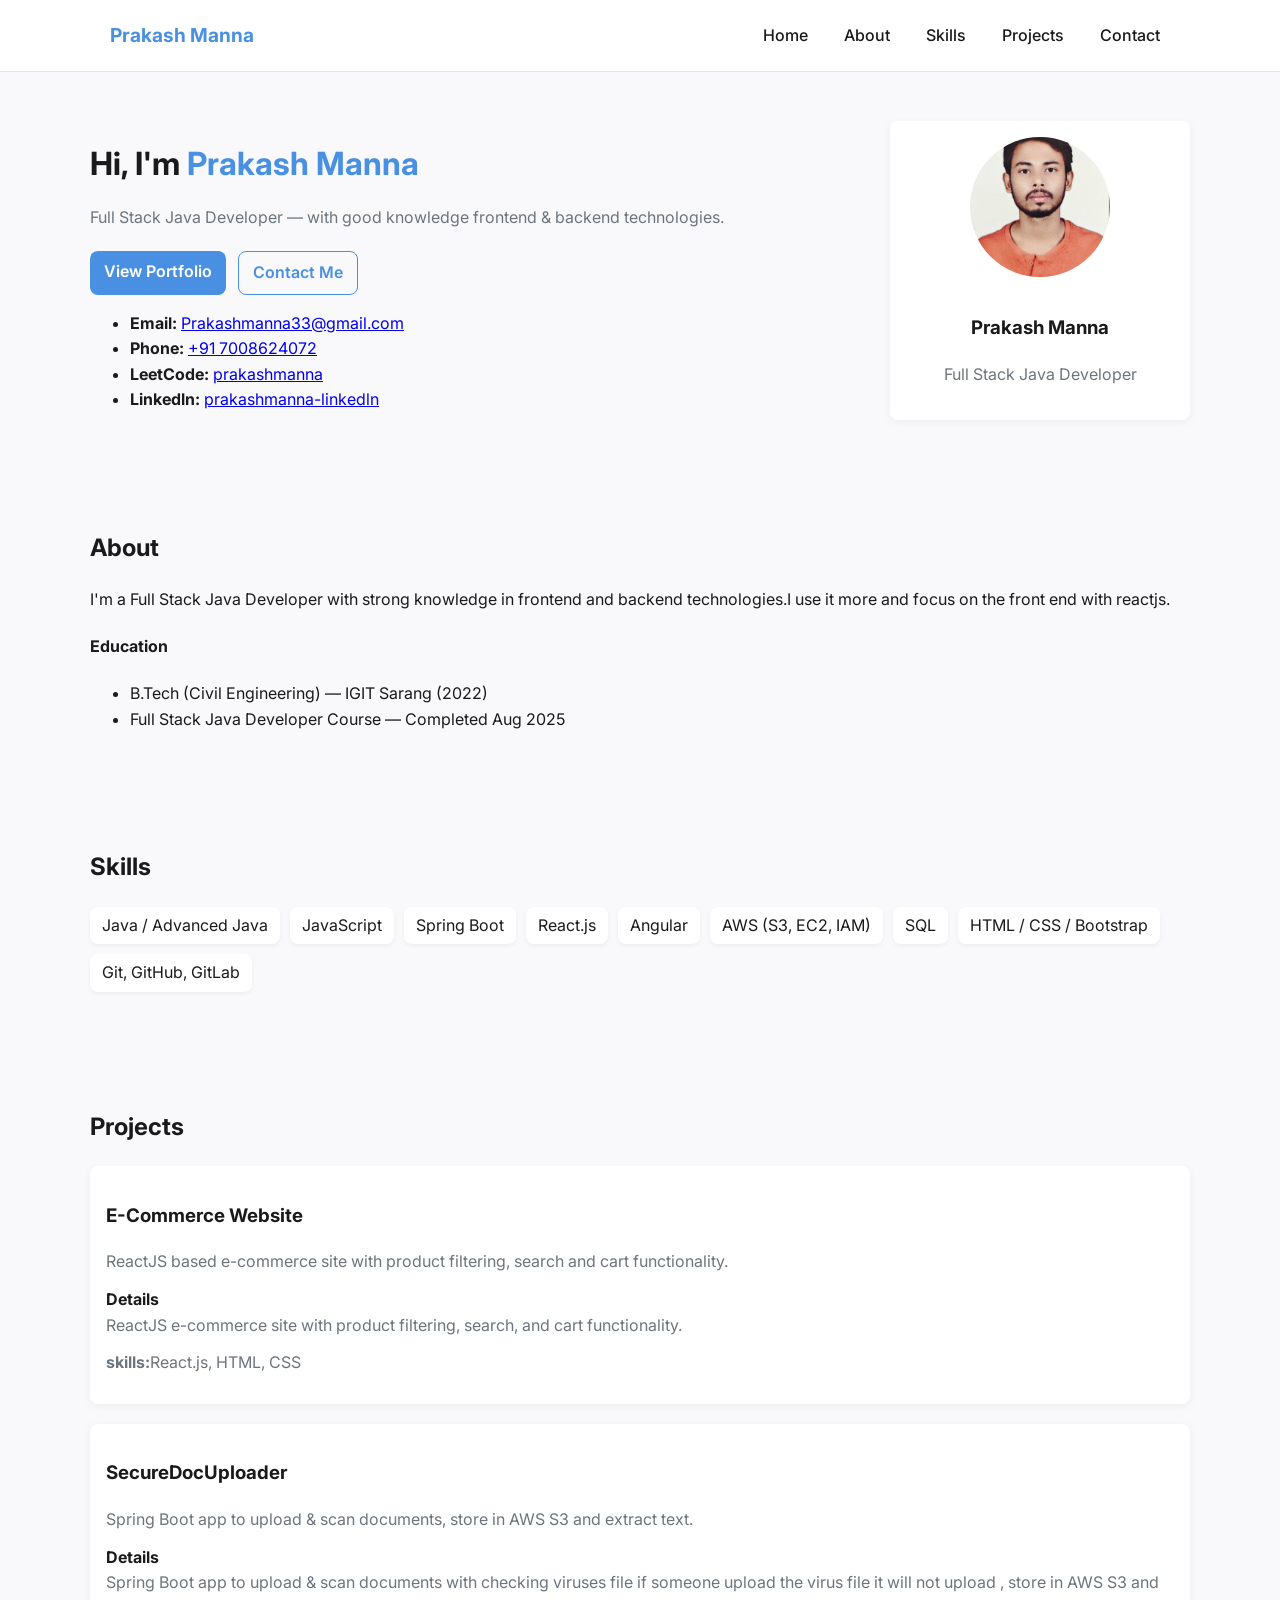
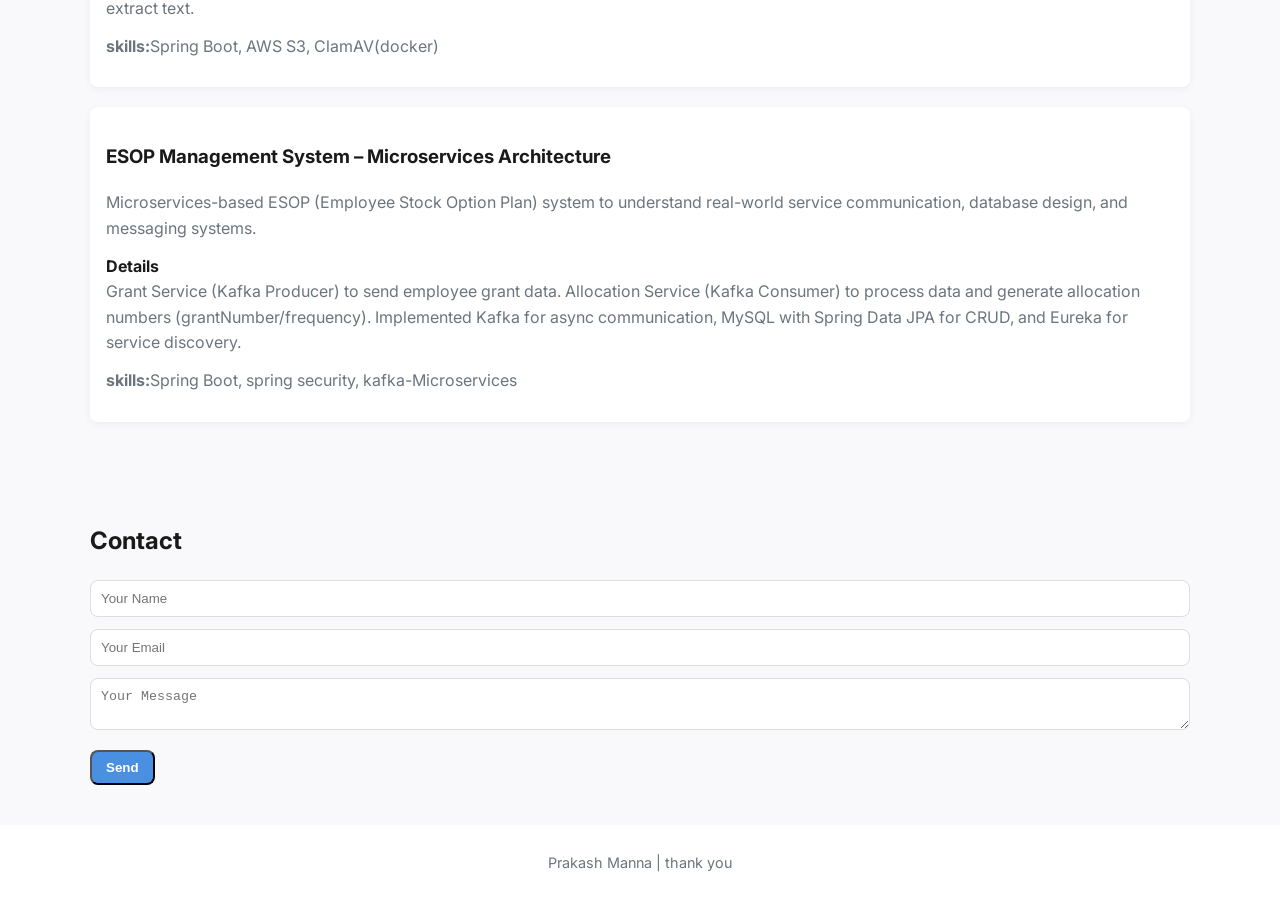
==== index.html @ b08b5c7b "- my portfolio" ====
<!DOCTYPE html>
<html lang="en">
  <head>
    <meta charset="utf-8" />
    <meta name="viewport" content="width=device-width,initial-scale=1" />
    <title>Prakash Manna — portfolio</title>
    <link rel="stylesheet" href="style.css" />
    <link
      href="https://fonts.googleapis.com/css2?family=Inter:wght@400;600;700&display=swap"
      rel="stylesheet"
    />
  </head>
  <body>
    <header class="site-header">
      <nav class="nav container">
        <a class="logo" href="#home">Prakash Manna</a>
        <ul class="nav-links">
          <li><a href="#home">Home</a></li>
          <li><a href="#about">About</a></li>
          <li><a href="#skills">Skills</a></li>
          <li><a href="#projects">Projects</a></li>
          <li><a href="#contact">Contact</a></li>
        </ul>
      </nav>
    </header>

    <main>
      <section id="home" class="hero container">
        <div class="hero-left">
          <h1>Hi, I'm <span class="accent">Prakash Manna</span></h1>
          <p class="subtitle">
            Full Stack Java Developer — with good knowledge frontend & backend
            technologies.
          </p>
          <div class="cta-row">
            <a class="btn primary" href="#projects">View Portfolio</a>
            <a class="btn ghost" href="#contact">Contact Me</a>
          </div>
          <ul class="quick-info">
            <li>
              <strong>Email:</strong>
              <a
                href="https://mail.google.com/mail/?view=cm&to=Prakashmanna33@gmail.com&su=Portfolio%20Inquiry&body=Hi%20Prakash,"
                target="_blank"
              >
                Prakashmanna33@gmail.com
              </a>
            </li>
            <li>
              <strong>Phone:</strong>
              <a href="tel:+917008624072">+91 7008624072</a>
            </li>
            <li>
              <strong>LeetCode:</strong>
              <a href="https://leetcode.com/u/prakashmanna/" target="_blank"
                >prakashmanna</a
              >
            </li>
            <li>
              <strong>Linkedln:</strong>
              <a href="https://www.linkedin.com/in/prakash-manna-0844b1224" target="_blank"
                >prakashmanna-linkedln</a
              >
            </li>
          </ul>
        </div>

        <aside class="hero-right">
          <div class="profile-card">
            <img src="Image1.jpg" alt="Prakash Manna"  />
            <h3>Prakash Manna</h3>
            <p>Full Stack Java Developer</p>
          </div>
        </aside>
      </section>
      <section id="about" class="section container">
        <h2>About</h2>
        <p>
          I'm a Full Stack Java Developer with strong knowledge in frontend and
          backend technologies.I use it more and focus on the front end with reactjs. 
        </p>
        <h4>Education</h4>
        <ul>
          <li>B.Tech (Civil Engineering) — IGIT Sarang (2022)</li>
          <li>Full Stack Java Developer Course — Completed Aug 2025</li>
        </ul>
      </section>

      <!-- SKILLS -->
      <section id="skills" class="section container">
        <h2>Skills</h2>
        <ul class="skills-list">
          <li>Java / Advanced Java</li>
          <li>JavaScript</li>
          <li>Spring Boot</li>
          <li>React.js</li>
          <li>Angular</li>
          <li>AWS (S3, EC2, IAM)</li>
          <li>SQL</li>
          <li>HTML / CSS / Bootstrap</li>
          <li>Git, GitHub, GitLab</li>
        </ul>
      </section>

      <!-- PROJECTS -->
      <section id="projects" class="section container">
        <h2>Projects</h2>
        <div class="projects-grid">
          <div class="project-card">
            <h3>E-Commerce Website</h3>
            <p>
              ReactJS based e-commerce site with product filtering, search and
              cart functionality.
            </p>
            <h4 class="h4">
              Details
            </h4>
            <p class="p">ReactJS e-commerce site with product filtering, search, and cart functionality.</p>
            <p class="p"><span class="bold">skills:</span>React.js, HTML, CSS</p>
          </div>
          <div class="project-card">
            <h3>SecureDocUploader</h3>
            <p>
              Spring Boot app to upload & scan documents, store in AWS S3 and
              extract text.
            </p>
            <h4 class="h4">
              Details
            </h4>
            <p class="p">Spring Boot app to upload & scan documents with checking viruses file if someone upload the virus file it will not upload , store in AWS S3 and extract text.</p>
               <p class="p"> <span class="bold">skills:</span>Spring Boot, AWS S3, ClamAV(docker)</p>
          </div>
           <div class="project-card">
            <h3>ESOP Management System – Microservices Architecture </h3>
            <p>
              Microservices-based ESOP (Employee Stock Option Plan) 
                    system to understand real-world service communication, database design, and messaging systems. 
            </p>
            <h4 class="h4">
              Details
            </h4>
            <p class="p">Grant Service (Kafka Producer) to send employee grant data.
             Allocation Service (Kafka Consumer) to process data and generate allocation numbers (grantNumber/frequency).
             Implemented Kafka for async communication, MySQL with Spring Data JPA for CRUD, and Eureka for service discovery.</p>
               <p class="p"> <span class="bold">skills:</span>Spring Boot, spring security, kafka-Microservices</p>
          </div>
        </div>
      </section>

      <!-- CONTACT -->
      <section id="contact" class="section container">
        <h2>Contact</h2>
        <form onsubmit="submitContact(event)">
          <input type="text" id="name" placeholder="Your Name" required />
          <input type="email" id="email" placeholder="Your Email" required />
          <textarea id="message" placeholder="Your Message" required></textarea>
          <button type="submit" class="btn primary">Send</button>
        </form>
      </section>
    </main>
    <!-- FOOTER -->
    <footer class="site-footer">
      <p> Prakash Manna | thank you</p>
    </footer>


    <script src="script.js"></script>
  </body>
</html>
---- style.css ----
:root {
  --bg: #f9f9fb;
  --panel: #ffffff;
  --text: #1a1a1a;
  --muted: #6c757d;
  --accent: #4a90e2;
  --accent-hover: #3b7cc0;
  --max-width: 1100px;
  --radius: 8px;
  font-family: "Inter", system-ui, -apple-system, "Segoe UI", Roboto, Arial, sans-serif;
}

/* Reset */
* { box-sizing: border-box; }
html, body { margin: 0; padding: 0; height: 100%; }
body {
  background: var(--bg);
  color: var(--text);
  line-height: 1.6;
}

/* Container */
.container {
  max-width: var(--max-width);
  margin: 0 auto;
  padding: 20px;
}

/* Header */
.site-header {
  background: var(--panel);
  border-bottom: 1px solid #e5e5e5;
  position: sticky;
  top: 0;
  z-index: 100;
}
.nav {
  display: flex;
  align-items: center;
  justify-content: space-between;
}
.logo {
  font-weight: 700;
  color: var(--accent);
  font-size: 1.2rem;
  text-decoration: none;
}
.nav-links {
  list-style: none;
  display: flex;
  gap: 16px;
  margin: 0;
  padding: 0;
}
.nav-links a {
  text-decoration: none;
  color: var(--text);
  font-weight: 500;
  padding: 6px 10px;
  border-radius: var(--radius);
  transition: background 0.2s;
}
.nav-links a:hover {
  background: rgba(74,144,226,0.1);
}
.menu-btn {
  display: none;
  background: transparent;
  border: 0;
  font-size: 1.5rem;
  color: var(--accent);
}

/* Hero */
.hero {
  display: grid;
  grid-template-columns: 1fr 300px;
  gap: 30px;
  align-items: center;
  padding: 40px 0;
}
.hero-left h1 {
  font-size: 2rem;
  margin-bottom: 10px;
}
.subtitle {
  color: var(--muted);
  margin-bottom: 20px;
}
.accent { color: var(--accent); }
.cta-row {
  display: flex;
  gap: 12px;
  margin-bottom: 16px;
}
.btn {
  display: inline-block;
  padding: 8px 14px;
  border-radius: var(--radius);
  font-weight: 600;
  text-decoration: none;
  cursor: pointer;
  transition: background 0.2s, color 0.2s;
}
.btn.primary {
  background: var(--accent);
  color: white;
}
.btn.primary:hover {
  background: var(--accent-hover);
}
.btn.ghost {
  border: 1px solid var(--accent);
  color: var(--accent);
  background: transparent;
}
.btn.ghost:hover {
  background: var(--accent);
  color: white;
}

/* Profile Card */
.profile-card {
  background: var(--panel);
  padding: 16px;
  border-radius: var(--radius);
  text-align: center;
  box-shadow: 0 2px 8px rgba(0,0,0,0.05);
}
.profile-card img {
  width: 140px;
  height: 140px;
  object-fit: cover;
  border-radius: 50%;
  margin-bottom: 10px;
}
.profile-card p { color: var(--muted); }

/* Sections */
.section {
  padding: 40px 0;
}
.section h2 {
  font-size: 1.5rem;
  margin-bottom: 20px;
}

/* Skills */
.skills-list {
  display: flex;
  flex-wrap: wrap;
  gap: 10px;
  list-style: none;
  padding: 0;
}
.skills-list li {
  background: var(--panel);
  padding: 6px 12px;
  border-radius: var(--radius);
  box-shadow: 0 2px 4px rgba(0,0,0,0.05);
}

/* Projects */
.projects-grid {
  display: grid;
  gap: 20px;
  
}
.project-card {
  background: var(--panel);
  padding: 16px;
  border-radius: var(--radius);
  box-shadow: 0 2px 8px rgba(0,0,0,0.05);
}
.project-card p {
  color: var(--muted);
  margin-bottom: 12px;
}

/* Contact */
form input, form textarea {
  width: 100%;
  padding: 10px;
  margin-bottom: 12px;
  border-radius: var(--radius);
  border: 1px solid #ddd;
}
form textarea { resize: vertical; }

/* Footer */
.site-footer {
  background: var(--panel);
  text-align: center;
  padding: 12px;
  color: var(--muted);
  font-size: 0.9rem;
}

.p {
  margin: 0px;
}
.h4 {
  margin: 0px;
}
.bold {
  font-weight: bold;
}
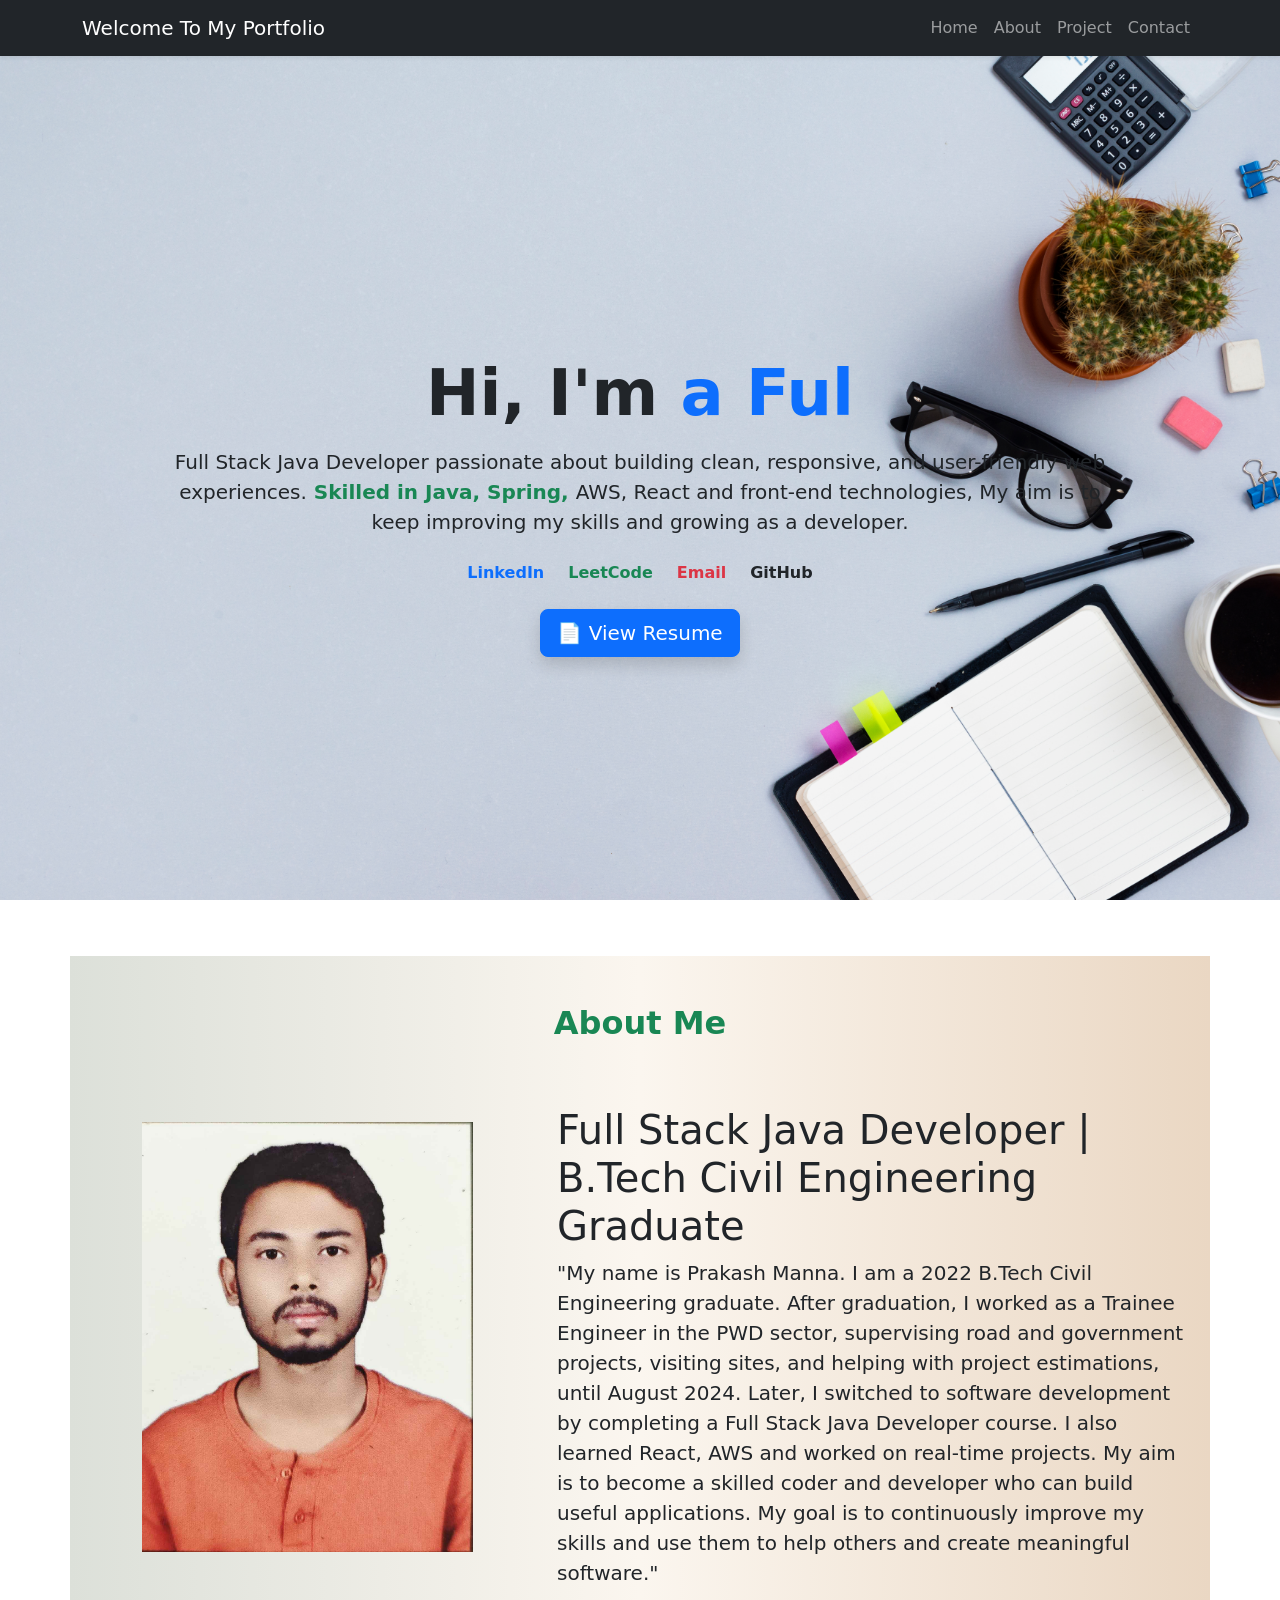
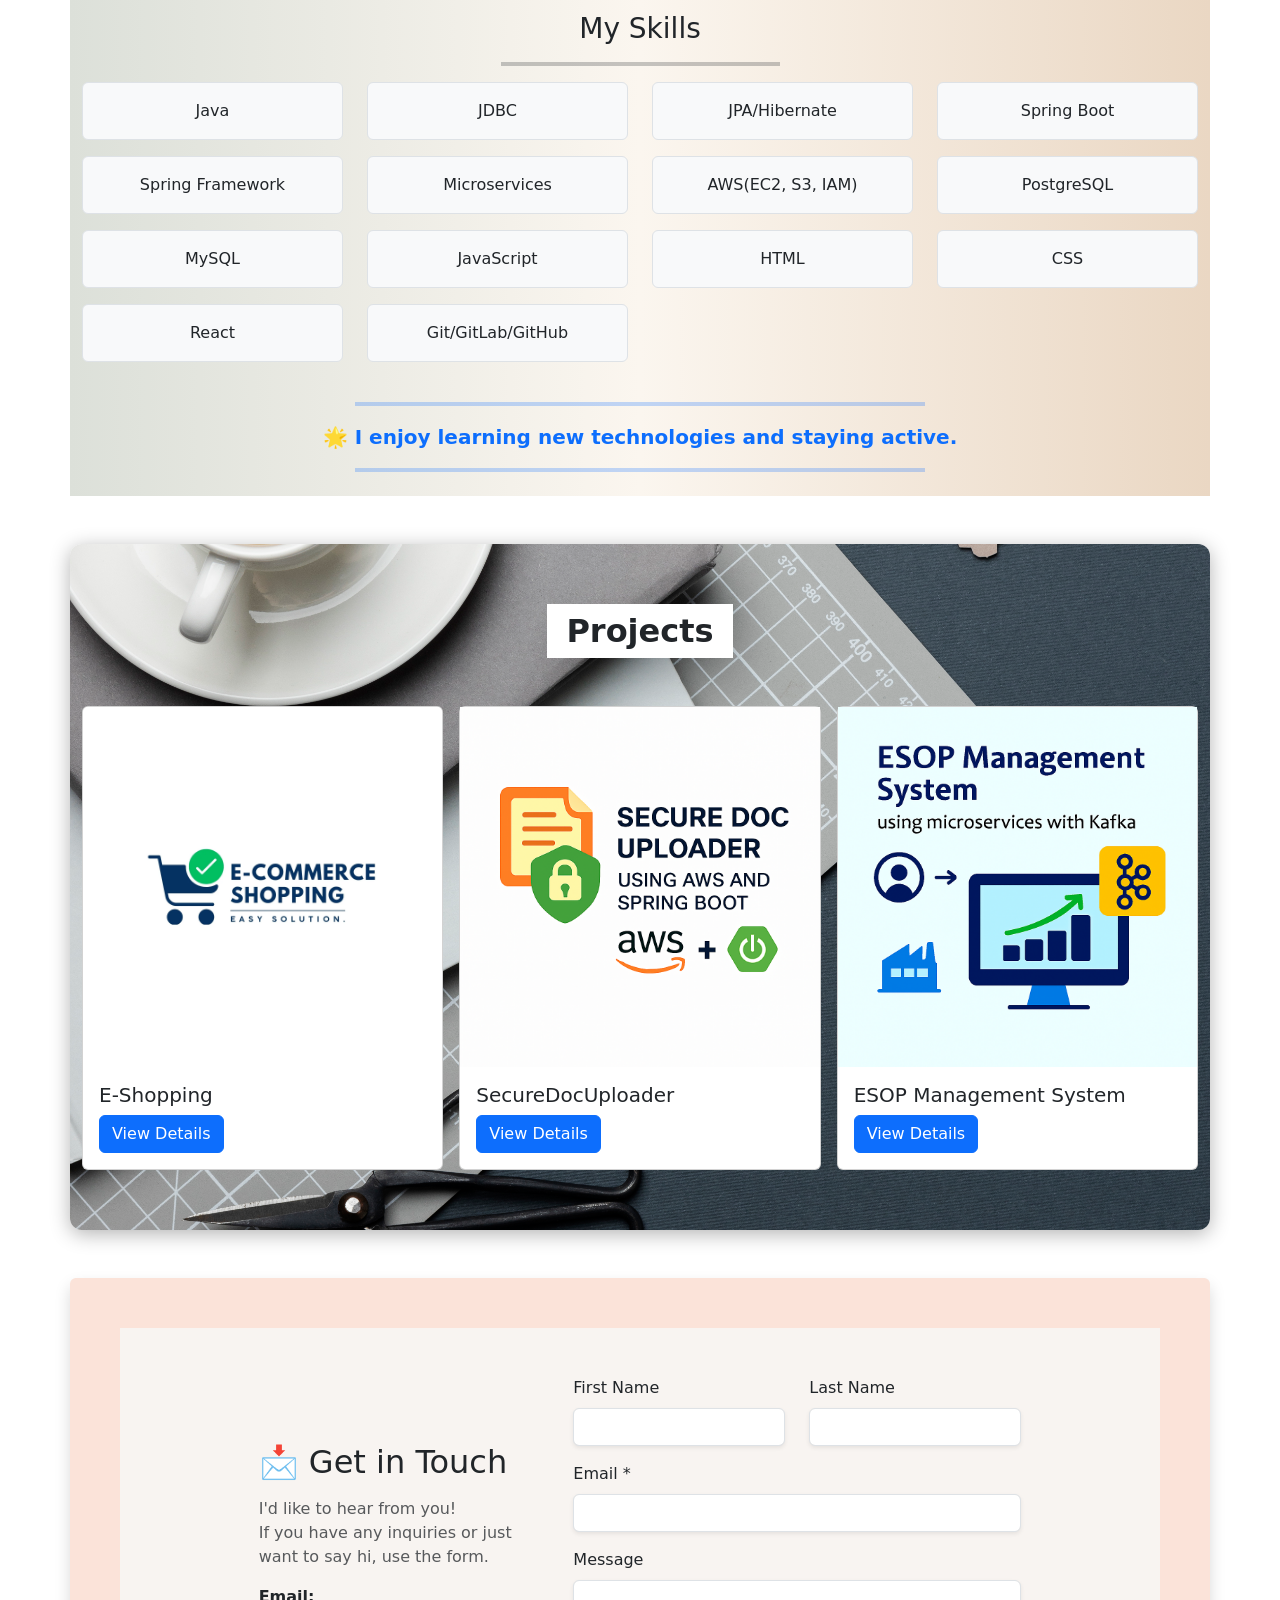
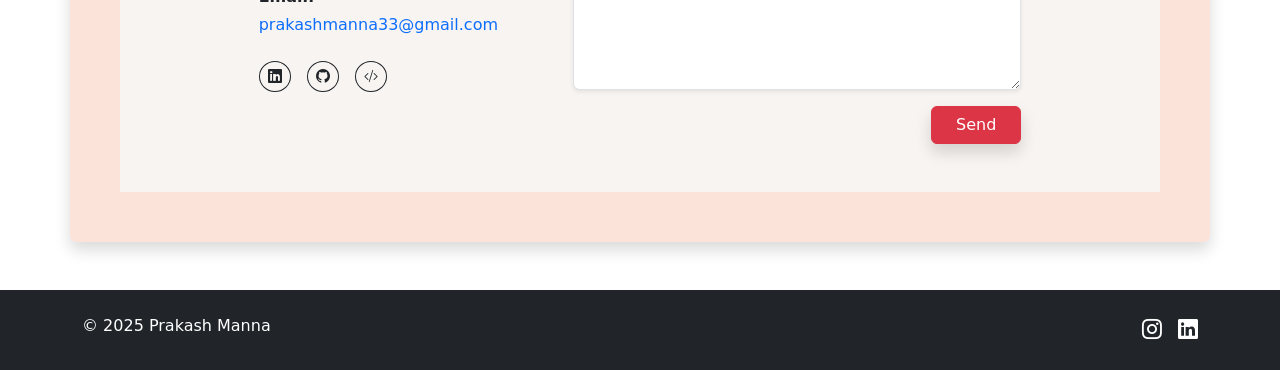
==== commit a19573cf: "Renamed index1.html to index.html for GitHub Pages" ====
--- a/index.html
+++ b/index.html
@@ -1,169 +1,383 @@
 <!DOCTYPE html>
 <html lang="en">
-  <head>
-    <meta charset="utf-8" />
-    <meta name="viewport" content="width=device-width,initial-scale=1" />
-    <title>Prakash Manna — portfolio</title>
-    <link rel="stylesheet" href="style.css" />
-    <link
-      href="https://fonts.googleapis.com/css2?family=Inter:wght@400;600;700&display=swap"
-      rel="stylesheet"
-    />
-  </head>
-  <body>
-    <header class="site-header">
-      <nav class="nav container">
-        <a class="logo" href="#home">Prakash Manna</a>
-        <ul class="nav-links">
-          <li><a href="#home">Home</a></li>
-          <li><a href="#about">About</a></li>
-          <li><a href="#skills">Skills</a></li>
-          <li><a href="#projects">Projects</a></li>
-          <li><a href="#contact">Contact</a></li>
+<head>
+    <meta charset="UTF-8">
+    <meta name="viewport" content="width=device-width, initial-scale=1.0">
+    <title>New Portfolio</title>
+    <link rel="stylesheet" href="style.css">
+    <link href="https://cdn.jsdelivr.net/npm/bootstrap@5.3.2/dist/css/bootstrap.min.css" rel="stylesheet">
+    <link href="https://cdn.jsdelivr.net/npm/bootstrap-icons@1.11.3/font/bootstrap-icons.css" rel="stylesheet">
+</head>
+<body class="bg-mix">
+   <nav class="navbar navbar-dark bg-dark shadow-sm navbar-expand-lg">
+    <div class="container">
+      <a class="navbar-brand" href="#">Welcome To My Portfolio </a>
+      <button class="navbar-toggler" type="button" data-bs-toggle="collapse" data-bs-target="#navbarNav">
+        <span class="navbar-toggler-icon"></span>
+      </button>
+      <div class="collapse navbar-collapse text-center" id="navbarNav">
+        <ul class="navbar-nav ms-auto mb-2 mb-lg-0"> 
+          <li class="nav-item">
+            <a class="nav-link" href="#">Home</a>
+          </li>
+          <li class="nav-item">
+            <a class="nav-link" href="#about">About</a>
+          </li>
+          <li class="nav-item">
+            <a class="nav-link" href="#projects">Project</a>
+          </li>
+          <li class="nav-item">
+            <a class="nav-link" href="#contact">Contact</a>
+          </li>
         </ul>
-      </nav>
-    </header>
-
-    <main>
-      <section id="home" class="hero container">
-        <div class="hero-left">
-          <h1>Hi, I'm <span class="accent">Prakash Manna</span></h1>
-          <p class="subtitle">
-            Full Stack Java Developer — with good knowledge frontend & backend
-            technologies.
-          </p>
-          <div class="cta-row">
-            <a class="btn primary" href="#projects">View Portfolio</a>
-            <a class="btn ghost" href="#contact">Contact Me</a>
-          </div>
-          <ul class="quick-info">
-            <li>
-              <strong>Email:</strong>
-              <a
-                href="https://mail.google.com/mail/?view=cm&to=Prakashmanna33@gmail.com&su=Portfolio%20Inquiry&body=Hi%20Prakash,"
-                target="_blank"
-              >
-                Prakashmanna33@gmail.com
-              </a>
-            </li>
-            <li>
-              <strong>Phone:</strong>
-              <a href="tel:+917008624072">+91 7008624072</a>
-            </li>
-            <li>
-              <strong>LeetCode:</strong>
-              <a href="https://leetcode.com/u/prakashmanna/" target="_blank"
-                >prakashmanna</a
-              >
-            </li>
-            <li>
-              <strong>Linkedln:</strong>
-              <a href="https://www.linkedin.com/in/prakash-manna-0844b1224" target="_blank"
-                >prakashmanna-linkedln</a
-              >
-            </li>
-          </ul>
-        </div>
-
-        <aside class="hero-right">
-          <div class="profile-card">
-            <img src="Image1.jpg" alt="Prakash Manna"  />
-            <h3>Prakash Manna</h3>
-            <p>Full Stack Java Developer</p>
-          </div>
-        </aside>
-      </section>
-      <section id="about" class="section container">
-        <h2>About</h2>
-        <p>
-          I'm a Full Stack Java Developer with strong knowledge in frontend and
-          backend technologies.I use it more and focus on the front end with reactjs. 
-        </p>
-        <h4>Education</h4>
-        <ul>
-          <li>B.Tech (Civil Engineering) — IGIT Sarang (2022)</li>
-          <li>Full Stack Java Developer Course — Completed Aug 2025</li>
-        </ul>
-      </section>
-
-      <!-- SKILLS -->
-      <section id="skills" class="section container">
-        <h2>Skills</h2>
-        <ul class="skills-list">
-          <li>Java / Advanced Java</li>
-          <li>JavaScript</li>
-          <li>Spring Boot</li>
-          <li>React.js</li>
-          <li>Angular</li>
-          <li>AWS (S3, EC2, IAM)</li>
-          <li>SQL</li>
-          <li>HTML / CSS / Bootstrap</li>
-          <li>Git, GitHub, GitLab</li>
-        </ul>
-      </section>
-
-      <!-- PROJECTS -->
-      <section id="projects" class="section container">
-        <h2>Projects</h2>
-        <div class="projects-grid">
-          <div class="project-card">
-            <h3>E-Commerce Website</h3>
-            <p>
-              ReactJS based e-commerce site with product filtering, search and
-              cart functionality.
+      </div>
+    </div>
+  </nav>
+ 
+<section id="home" class=" container-fluid d-flex align-items-center justify-content-center" style="min-height: 100vh; ">
+  <div class="text-center">
+    <!-- <h1 class="display-3 fw-bold mb-3">Hi, I'm <span class="text-primary">Prakash</span></h1> -->
+     <h1 class="display-3 fw-bold mb-3">Hi, I'm <span class="text-primary" id="typed-text"></span></h1>
+
+    <p class="lead mb-4 w-75 m-auto"><strong>
+      Full Stack Java Developer passionate about building clean, responsive, and user-friendly web experiences.<span class="text-success fw-bold "> Skilled in Java, Spring, </span>AWS, React and front-end technologies, My aim is to keep improving my skills and growing as a developer.
+    </strong></p>
+    
+    <!-- Social Links -->
+    <div class="d-flex justify-content-center gap-4 mb-4 flex-wrap">
+      <a href="https://www.linkedin.com/in/prakash-manna-0844b1224" target="_blank" class="text-decoration-none text-primary fw-bold">LinkedIn</a>
+      <a href="https://leetcode.com/u/prakashmanna/" target="_blank" class="text-decoration-none text-success fw-bold">LeetCode</a>
+      <a href="mailto:prakashmanna33@gmail.com" class="text-decoration-none text-danger fw-bold">Email</a>
+      <a href="https://github.com/PRAKASHMANNA" target="_blank" class="text-decoration-none text-dark fw-bold">GitHub</a>
+    </div>
+
+    <!-- Resume -->
+    <a href="resume.pdf" class="btn btn-primary btn-lg shadow" target="_blank" >📄 View Resume</a>
+  </div>
+</section>
+
+
+    <section id="about">
+        <div class="container bg-about ">
+          <div class="py-5 text-center  ">
+             <h2 class="fw-bold text-success">About Me</h2>
+          </div>
+          <div class="row py-2">
+          <div class="col-5 m-auto">
+             <img src="image2m.jpg" alt="My Photo" class=" rounded img-custom">
+          </div>
+          <div class="col-7">
+            <h1>Full Stack Java Developer | B.Tech Civil Engineering Graduate</h1>
+            <strong class="lead">"My name is Prakash Manna. I am a 2022 B.Tech Civil Engineering graduate. After graduation, I worked as a Trainee Engineer in the PWD sector, supervising road and government projects, visiting sites, and helping with project estimations, until August 2024. Later, I switched to software development by completing a Full Stack Java Developer course. I also learned React, AWS  and worked on real-time projects. My aim is to become a skilled coder and developer who can build useful applications. My goal is to continuously improve my skills and use them to help others and create meaningful software."</strong>
+          </div>
+          <!-- <hr class="border border-secondary opacity-50"> -->
+      
+           
+          <div class="container my-4">
+  <h3 class="mb-3 text-center text-shadow">My Skills</h3>
+  <hr class="border border-2 border-dark w-25 mx-auto">
+
+  <div class="row text-center">
+    <div class="col-md-3 col-sm-6 mb-3">
+      <div class="p-3 border rounded bg-light">Java</div>
+    </div>
+    <div class="col-md-3 col-sm-6 mb-3">
+      <div class="p-3 border rounded bg-light">JDBC</div>
+    </div>
+    <div class="col-md-3 col-sm-6 mb-3">
+      <div class="p-3 border rounded bg-light">JPA/Hibernate</div>
+    </div>
+    <div class="col-md-3 col-sm-6 mb-3">
+      <div class="p-3 border rounded bg-light">Spring Boot</div>
+    </div>
+    <div class="col-md-3 col-sm-6 mb-3">
+      <div class="p-3 border rounded bg-light">Spring Framework</div>
+    </div>
+    <div class="col-md-3 col-sm-6 mb-3">
+      <div class="p-3 border rounded bg-light">Microservices</div>
+    </div>
+    <div class="col-md-3 col-sm-6 mb-3">
+      <div class="p-3 border rounded bg-light">AWS(EC2, S3, IAM)</div>
+    </div>
+    <div class="col-md-3 col-sm-6 mb-3">
+      <div class="p-3 border rounded bg-light">PostgreSQL</div>
+    </div>
+    <div class="col-md-3 col-sm-6 mb-3">
+      <div class="p-3 border rounded bg-light">MySQL</div>
+    </div>
+    <div class="col-md-3 col-sm-6 mb-3">
+      <div class="p-3 border rounded bg-light">JavaScript</div>
+    </div>
+    <div class="col-md-3 col-sm-6 mb-3">
+      <div class="p-3 border rounded bg-light">HTML</div>
+    </div>
+    <div class="col-md-3 col-sm-6 mb-3">
+      <div class="p-3 border rounded bg-light">CSS</div>
+    </div>
+    <div class="col-md-3 col-sm-6 mb-3">
+      <div class="p-3 border rounded bg-light">React</div>
+    </div>
+    <div class="col-md-3 col-sm-6 mb-3">
+      <div class="p-3 border rounded bg-light">Git/GitLab/GitHub</div>
+    </div>
+  </div>
+</div>
+   <hr class="border border-2 border-primary w-50 mx-auto">
+    <p class="text-center fs-5 fw-bold text-primary">
+  🌟 I enjoy learning new technologies and staying active.
+       </p>
+     <hr class="border border-2 border-primary w-50 mx-auto">
+
+        </div>
+
+        </div>
+    </section>
+
+    <section id="projects" class="container my-5 bg-projects">
+      <h2 class="bg-white col-md-2 col-sm-3 p-2 shadow-lg fw-bold text-center m-auto mb-5">Projects</h2>
+  <div class="row g-3">
+        
+    <!-- Project 1 -->
+    <div class="col-md-4 col-sm-6">
+      <div class="card h-100">
+        <img src="eshopping.jpg" class="card-img-top" alt="E-Shopping Project">
+        <div class="card-body">
+          <h5 class="card-title">E-Shopping</h5>
+          <button class="btn btn-primary" data-bs-toggle="modal" data-bs-target="#project1">
+            View Details
+          </button>
+        </div>
+      </div>
+    </div>
+    <!-- Project 2 -->
+    <div class="col-md-4 col-sm-6">
+      <div class="card h-100">
+        <img src="project26.png" class="img-project" alt="SecureDocUploader project">
+        <div class="card-body">
+          <h5 class="card-title">SecureDocUploader</h5>
+          <button class="btn btn-primary" data-bs-toggle="modal" data-bs-target="#project2">
+            View Details
+          </button>
+        </div>
+      </div>
+    </div>
+
+    <!-- Project 3 -->
+    <div class="col-md-4 col-sm-6">
+      <div class="card h-100">
+        <img src="project36.png" class="" alt="ESOP project">
+        <div class="card-body">
+          <h5 class="card-title">ESOP Management System </h5>
+          <button class="btn btn-primary" data-bs-toggle="modal" data-bs-target="#project3">
+            View Details
+          </button>
+        </div>
+      </div>
+    </div>
+    <!-- Project 4
+    <div class="col-md-4 col-sm-6">
+      <div class="card h-100">
+        <img src="calculator7.png" class="" alt="Calculator project">
+        <div class="card-body">
+          <h5 class="card-title">Calculator</h5>
+          <button class="btn btn-primary" data-bs-toggle="modal" data-bs-target="#project4">
+            View Details
+          </button>
+        </div>
+      </div>
+    </div> -->
+
+  </div>
+
+    </section>
+    <!-- modal--> 
+    <!-- Modal 1 -->
+     <div class="modal fade" id="project1" tabindex="-1" aria-hidden="true">
+      <!--Ab kya hoga jab hum keyboard se Tab dabata hai?
+- Tab key dabane se cursor button pe aayega (View Project).
+- Modal abhi closed hai, toh uska tabindex="-1" ensure karta hai ki tab key us modal pe na jaaye.
+- Jab tu Enter dabata hai (ya mouse se click karta hai), tab Bootstrap modal open karta hai.
+- Modal open hone ke baad, Bootstrap us modal pe JavaScript se focus laata hai.
+- Ab tu Tab dabata hai, toh modal ke andar ke elements — jaise close button, title, content — pe tab hota hai.
+- Modal ke bahar ke elements (background page) skip ho jaate hain — ye hi desired behavior hai.
+
+Soch modal ek locked room hai.
+- tabindex="-1" matlab: jab tak room locked hai, tu us tak Tab key se nahi pahunch sakta.
+- Jab tu button pe Enter dabata hai, room unlock ho jaata hai, aur tu andar jaake Tab se ghoom sakta hai.
+
+⚠️ Problem with tabindex="0" on Modal
+Jab modal closed ho, aur tu Tab dabata hai:
+- Modal pe focus aa sakta hai (kyunki tabindex="0" diya hai)
+- Lekin wo visible nahi hai — toh user confuse ho jaata hai
+- Accessibility aur UX kharaab ho jaata hai
+
+✅ Isliye Bootstrap tabindex="-1" use karta hai
+- Jab modal closed ho, tab key us tak na jaaye
+- Jab modal open ho, Bootstrap khud JavaScript se us pe focus laata hai
+- Tab key sirf modal ke andar ghoomti hai — background skip hota hai
+
+-->
+  <div class="modal-dialog modal-lg">
+    <div class="modal-content">
+      <div class="modal-header">
+        <h5 class="modal-title">E-Shopping Project</h5>
+        <button type="button" class="btn-close" data-bs-dismiss="modal"></button>
+      </div>
+      <div class="modal-body">
+        <p><strong>Tech Stack:</strong> HTML, CSS, Bootstrap, React, Javascript</p>
+        <p>This project is an online shopping platform built with React.js, where users can browse products, add items to the cart, log in, and register. It was created using the FakeStore API.</p>
+       <div class="d-flex gap-3 mt-3">
+          <a href="https://prakashmanna.github.io/Project/" target="_blank" class="btn btn-primary btn-sm">🌐 Live Demo</a>
+          <a href="https://github.com/PRAKASHMANNA/Project/tree/react-ecommerce" target="_blank" class="btn btn-outline-dark btn-sm">💻 Source Code</a>
+        </div>
+      </div>
+    </div>
+  </div>
+</div>
+     <!--modal 2-->
+     <div class="modal fade" id="project2" tabindex="-1" aria-hidden="true">
+      <div class="modal-dialog modal-lg">
+        <div class="modal-content">
+          <div class="modal-header">
+            <h5 class="modal-title">SecureDocUploader</h5>
+            <button class="btn-close" data-bs-dismiss="modal"></button>
+          </div>
+          <div class="modal-body">
+            <p><strong>Tech Stack:</strong> AWS(S3 Bucket), Spring Boot, Spring Framework, Restful Web Services, ClamAV(Docker), Swagger UI/Postman</p>
+            <p>This project allows a user to upload a file through Swagger UI or Postman. The system will first scan the file to check if it contains a virus. If the file is infected, it will not be uploaded to the S3 bucket. If the file is clean, it will be uploaded to the S3 bucket.</p>
+               <a href="https://github.com/PRAKASHMANNA/Project/tree/secureDocUploader" target="_blank" class="btn btn-outline-dark btn-sm mt-2">💻 Source Code</a>
+          </div>
+        </div>
+      </div>
+     </div>
+     <!--modal 3-->
+     <div class="modal fade" id="project3" tabindex="-1" aria-hidden="true">
+      <div class="modal-dialog modal-lg">
+        <div class="modal-content">
+          <div class="modal-header">
+            <h5 class="modal-title">ESOP management system - Microservices Architecture</h5>
+            <button class="btn-close" data-bs-dismiss="modal"></button>
+          </div>
+          <div class="modal-body">
+            <p><strong>Tech Stack:</strong> Spring Boot, Restful Web Services, Spring Security, Microservices, Kafka, Spring FrameWork(MVC, Web etc...), MySQL via HeidiSQL, SwaggerUI/Postman</p>
+            <p>This project is divided into smaller parts (microservices). It contains 5 services:
+              <ol>
+                <li><strong>Discovery Gateway (Eureka Server):</strong> used for service registration and discovery.</li>
+                <li><strong>API Gateway (Spring Cloud Gateway):</strong> Single entry point, request routing, authentication, and logging.</li>
+                <li><strong>ESOP Grant Service:</strong> Kafka Producer, manages grant data and publishes messages to Kafka.</li>
+                <li><strong>ESOP Plan Service:</strong> Similar to Grant, handles plan data and Can also publish events if needed.</li>
+                <li><strong>ESOP Allocation Service:</strong> Kafka Consumer, listens to grant/plan events, generates allocation numbers, and saves them to the allocation table.</li>
+              </ol>
+              When you run the Grant/Plan services, the data is saved, and then the Allocation Service consumes this data via Kafka, generates allocation numbers, and stores them in the allocation table.
             </p>
-            <h4 class="h4">
-              Details
-            </h4>
-            <p class="p">ReactJS e-commerce site with product filtering, search, and cart functionality.</p>
-            <p class="p"><span class="bold">skills:</span>React.js, HTML, CSS</p>
-          </div>
-          <div class="project-card">
-            <h3>SecureDocUploader</h3>
-            <p>
-              Spring Boot app to upload & scan documents, store in AWS S3 and
-              extract text.
-            </p>
-            <h4 class="h4">
-              Details
-            </h4>
-            <p class="p">Spring Boot app to upload & scan documents with checking viruses file if someone upload the virus file it will not upload , store in AWS S3 and extract text.</p>
-               <p class="p"> <span class="bold">skills:</span>Spring Boot, AWS S3, ClamAV(docker)</p>
-          </div>
-           <div class="project-card">
-            <h3>ESOP Management System – Microservices Architecture </h3>
-            <p>
-              Microservices-based ESOP (Employee Stock Option Plan) 
-                    system to understand real-world service communication, database design, and messaging systems. 
-            </p>
-            <h4 class="h4">
-              Details
-            </h4>
-            <p class="p">Grant Service (Kafka Producer) to send employee grant data.
-             Allocation Service (Kafka Consumer) to process data and generate allocation numbers (grantNumber/frequency).
-             Implemented Kafka for async communication, MySQL with Spring Data JPA for CRUD, and Eureka for service discovery.</p>
-               <p class="p"> <span class="bold">skills:</span>Spring Boot, spring security, kafka-Microservices</p>
-          </div>
-        </div>
-      </section>
-
-      <!-- CONTACT -->
-      <section id="contact" class="section container">
-        <h2>Contact</h2>
-        <form onsubmit="submitContact(event)">
-          <input type="text" id="name" placeholder="Your Name" required />
-          <input type="email" id="email" placeholder="Your Email" required />
-          <textarea id="message" placeholder="Your Message" required></textarea>
-          <button type="submit" class="btn primary">Send</button>
-        </form>
-      </section>
-    </main>
-    <!-- FOOTER -->
-    <footer class="site-footer">
-      <p> Prakash Manna | thank you</p>
-    </footer>
-
-
-    <script src="script.js"></script>
-  </body>
+            <p>Spring Security is integrated at the gateway and service levels to secure APIs with authentication and authorization.</p>
+             <a href="https://github.com/PRAKASHMANNA/Project/tree/esop" target="_blank" class="btn btn-outline-dark btn-sm">💻 Source Code</a>
+          </div>
+        </div>
+      </div>
+     </div>
+    <section id="contact" class="container my-5 bg-contact shadow rounded">
+  <div class="row d-flex justify-content-center align-items-center p-5">
+    <div class="col-md-4 mb-4 mb-md-0">
+      <h2 class="my-3 text-dark">📩 Get in Touch</h2>
+      <p class="text-muted">I'd like to hear from you! <br>If you have any inquiries or just want to say hi, use the form.</p>
+      <p class="fw-bold mb-1">Email:</p>
+      <a href="https://mail.google.com/mail/?view=cm&fs=1&to=prakashmanna33@gmail.com&su=Hello%20Prakash" target="_blank" class="text-decoration-none text-primary">
+        prakashmanna33@gmail.com
+      </a>
+      <!-- Social Links -->
+      <div class="mt-4 d-flex gap-3">
+        <a href="https://www.linkedin.com/in/prakash-manna-0844b1224/" target="_blank" class="btn btn-outline-dark btn-sm rounded-circle">
+          <i class="bi bi-linkedin"></i>
+        </a>
+        <a href="https://github.com/PRAKASHMANNA" target="_blank" class="btn btn-outline-dark btn-sm rounded-circle">
+          <i class="bi bi-github"></i>
+        </a>
+        <a href="https://leetcode.com/u/prakashmanna/" target="_blank" class="btn btn-outline-dark btn-sm rounded-circle">
+          <i class="bi bi-code-slash"></i>
+        </a>
+      </div>
+    </div>
+    <div class="col-md-6">
+      <form id="contactForm">
+        <div class="row mb-3">
+          <div class="col">
+            <label class="form-label">First Name</label>
+            <input type="text" class="form-control shadow-sm" id="firstName" required>
+          </div>
+          <div class="col">
+            <label class="form-label">Last Name</label>
+            <input type="text" class="form-control shadow-sm" id="lastName">
+          </div>
+        </div>
+        <div class="mb-3">
+          <label class="form-label">Email *</label>
+          <input type="email" class="form-control shadow-sm" id="email" required>
+        </div>
+        <div class="mb-3">
+          <label class="form-label">Message</label>
+          <textarea class="form-control shadow-sm" id="message" rows="4" required></textarea>
+        </div>
+        <div class="text-end">
+          <button type="submit" class="btn btn-danger px-4 shadow">Send</button>
+        </div>
+      </form>
+    </div>
+  </div>
+</section>
+<footer class="bg-dark text-white py-4">
+  <div class="container d-flex flex-column flex-md-row justify-content-between align-items-center">
+    <p class="mb-2 text-center text-md-start">© 2025 Prakash Manna</p>
+    <div class="d-flex gap-3 justify-content-center">
+      <a href="https://www.instagram.com/pra8kashh/" target="_blank" class="text-white fs-5">
+        <i class="bi bi-instagram"></i>
+      </a>
+      <a href="https://www.linkedin.com/in/prakash-manna-0844b1224" target="_blank" class="text-white fs-5">
+        <i class="bi bi-linkedin"></i>
+      </a>
+    </div>
+  </div>
+</footer>
+    <!--script part-->
+
+    <script src="https://cdn.jsdelivr.net/npm/bootstrap@5.3.2/dist/js/bootstrap.bundle.min.js"></script>
+    <script>
+       document.getElementById("contactForm").addEventListener("submit", function (e) {
+    e.preventDefault(); 
+    let firstName = document.getElementById("firstName").value.trim();
+    let lastName  = document.getElementById("lastName").value.trim();
+    let email     = document.getElementById("email").value.trim();
+    let message   = document.getElementById("message").value.trim();
+    let subject = "Message from " + firstName + " " + lastName;
+    let body    = "Name: " + firstName + " " + lastName +
+                  "\nEmail: " + email +
+                  "\n\n" + message;
+    let gmailLink = "https://mail.google.com/mail/?view=cm&fs=1" +
+                    "&to=" + encodeURIComponent("prakashmanna33@gmail.com") +
+                    "&su=" + encodeURIComponent(subject) +
+                    "&body=" + encodeURIComponent(body);
+    window.open(gmailLink, "_blank");
+  });
+    </script>
+    <script>
+const roles = ["Prakash",
+  "a Full Stack Java Developer",
+  "a Web Enthusiast",
+  "an AWS Learner"];
+let i = 0, j = 0, deleting = false;
+function typeEffect() {
+  const el = document.getElementById("typed-text");
+  el.textContent = roles[i].slice(0, j);
+
+  if (!deleting) j++;
+  else j--;
+
+  if (j === roles[i].length) deleting = true;
+  if (j === 0 && deleting) { deleting = false; i = (i + 1) % roles.length; }
+
+  setTimeout(typeEffect, deleting ? 130 : 100);
+}
+typeEffect();
+</script>
+</body>
 </html>
--- a/style.css
+++ b/style.css
@@ -1,207 +1,61 @@
-:root {
-  --bg: #f9f9fb;
-  --panel: #ffffff;
-  --text: #1a1a1a;
-  --muted: #6c757d;
-  --accent: #4a90e2;
-  --accent-hover: #3b7cc0;
-  --max-width: 1100px;
-  --radius: 8px;
-  font-family: "Inter", system-ui, -apple-system, "Segoe UI", Roboto, Arial, sans-serif;
+html, body {
+    height: 100%;
+    margin: 0;
 }
 
-/* Reset */
-* { box-sizing: border-box; }
-html, body { margin: 0; padding: 0; height: 100%; }
-body {
-  background: var(--bg);
-  color: var(--text);
-  line-height: 1.6;
+.bg-mix {
+    background: url('image6.jpg') no-repeat center center;
+    background-size: cover;
+    background-attachment: fixed; /* stays fixed while scrolling */
+    min-height: 100%;
 }
+.nav-link:hover{
+    border: 2px solid white;
+    border-radius: 8px;
+    
+    padding: 5px ;
+    
+}
+.text-mix{
+    color: blueviolet;
+    text-shadow: 1px 1px 2px rgba(0,0,0,0.2);
+}
+.img-custom {
+    width: 100%;
+    
+    height: 450px;
+    object-fit: contain;
+    padding-bottom: 20px;
+}
+.text-skills{
+    color: cadetblue;
+    text-shadow: 1px 1px 2px rgba(0,0,0,0.2);
+}
+.bg-about{
+    background: linear-gradient(90deg,#dce0d9,#fbf6ef,#ead7c3);
+    /* background-color: #e7e5e3; */
+}
+.bg-skills{
+    background: linear-gradient(45deg,#ebf2fa,#064789, #427aa1);
+    /* background: linear-gradient(45deg,#d9f0ff,#faf0ca,#f4d35e); */
+}
+.bg-projects {
+  background: url('image11.jpg') no-repeat center center;
+  background-size: cover; /* Ensures it covers the whole section */
+  /*background-attachment: fixed;  Adds a subtle parallax effect */
+  padding: 60px 20px; /* More spacious padding */
+  border-radius: 12px; /* Smooth rounded edges */
+  box-shadow: 0 4px 20px rgba(0,0,0,0.3); /* Soft shadow for depth */
+}
+.bg-contact{
+    border: 50px solid #fbe3d9;
 
-/* Container */
-.container {
-  max-width: var(--max-width);
-  margin: 0 auto;
-  padding: 20px;
+    background-color: #f8f4f1;
 }
-
-/* Header */
-.site-header {
-  background: var(--panel);
-  border-bottom: 1px solid #e5e5e5;
-  position: sticky;
-  top: 0;
-  z-index: 100;
+.text-contact{
+    color: #ac491b;
+    font-family: serif;
 }
-.nav {
-  display: flex;
-  align-items: center;
-  justify-content: space-between;
+.bg-h1{
+    background: linear-gradient(45deg,#ebf2fa,#064789, #427aa1);
 }
-.logo {
-  font-weight: 700;
-  color: var(--accent);
-  font-size: 1.2rem;
-  text-decoration: none;
-}
-.nav-links {
-  list-style: none;
-  display: flex;
-  gap: 16px;
-  margin: 0;
-  padding: 0;
-}
-.nav-links a {
-  text-decoration: none;
-  color: var(--text);
-  font-weight: 500;
-  padding: 6px 10px;
-  border-radius: var(--radius);
-  transition: background 0.2s;
-}
-.nav-links a:hover {
-  background: rgba(74,144,226,0.1);
-}
-.menu-btn {
-  display: none;
-  background: transparent;
-  border: 0;
-  font-size: 1.5rem;
-  color: var(--accent);
-}
-
-/* Hero */
-.hero {
-  display: grid;
-  grid-template-columns: 1fr 300px;
-  gap: 30px;
-  align-items: center;
-  padding: 40px 0;
-}
-.hero-left h1 {
-  font-size: 2rem;
-  margin-bottom: 10px;
-}
-.subtitle {
-  color: var(--muted);
-  margin-bottom: 20px;
-}
-.accent { color: var(--accent); }
-.cta-row {
-  display: flex;
-  gap: 12px;
-  margin-bottom: 16px;
-}
-.btn {
-  display: inline-block;
-  padding: 8px 14px;
-  border-radius: var(--radius);
-  font-weight: 600;
-  text-decoration: none;
-  cursor: pointer;
-  transition: background 0.2s, color 0.2s;
-}
-.btn.primary {
-  background: var(--accent);
-  color: white;
-}
-.btn.primary:hover {
-  background: var(--accent-hover);
-}
-.btn.ghost {
-  border: 1px solid var(--accent);
-  color: var(--accent);
-  background: transparent;
-}
-.btn.ghost:hover {
-  background: var(--accent);
-  color: white;
-}
-
-/* Profile Card */
-.profile-card {
-  background: var(--panel);
-  padding: 16px;
-  border-radius: var(--radius);
-  text-align: center;
-  box-shadow: 0 2px 8px rgba(0,0,0,0.05);
-}
-.profile-card img {
-  width: 140px;
-  height: 140px;
-  object-fit: cover;
-  border-radius: 50%;
-  margin-bottom: 10px;
-}
-.profile-card p { color: var(--muted); }
-
-/* Sections */
-.section {
-  padding: 40px 0;
-}
-.section h2 {
-  font-size: 1.5rem;
-  margin-bottom: 20px;
-}
-
-/* Skills */
-.skills-list {
-  display: flex;
-  flex-wrap: wrap;
-  gap: 10px;
-  list-style: none;
-  padding: 0;
-}
-.skills-list li {
-  background: var(--panel);
-  padding: 6px 12px;
-  border-radius: var(--radius);
-  box-shadow: 0 2px 4px rgba(0,0,0,0.05);
-}
-
-/* Projects */
-.projects-grid {
-  display: grid;
-  gap: 20px;
-  
-}
-.project-card {
-  background: var(--panel);
-  padding: 16px;
-  border-radius: var(--radius);
-  box-shadow: 0 2px 8px rgba(0,0,0,0.05);
-}
-.project-card p {
-  color: var(--muted);
-  margin-bottom: 12px;
-}
-
-/* Contact */
-form input, form textarea {
-  width: 100%;
-  padding: 10px;
-  margin-bottom: 12px;
-  border-radius: var(--radius);
-  border: 1px solid #ddd;
-}
-form textarea { resize: vertical; }
-
-/* Footer */
-.site-footer {
-  background: var(--panel);
-  text-align: center;
-  padding: 12px;
-  color: var(--muted);
-  font-size: 0.9rem;
-}
-
-.p {
-  margin: 0px;
-}
-.h4 {
-  margin: 0px;
-}
-.bold {
-  font-weight: bold;
-}
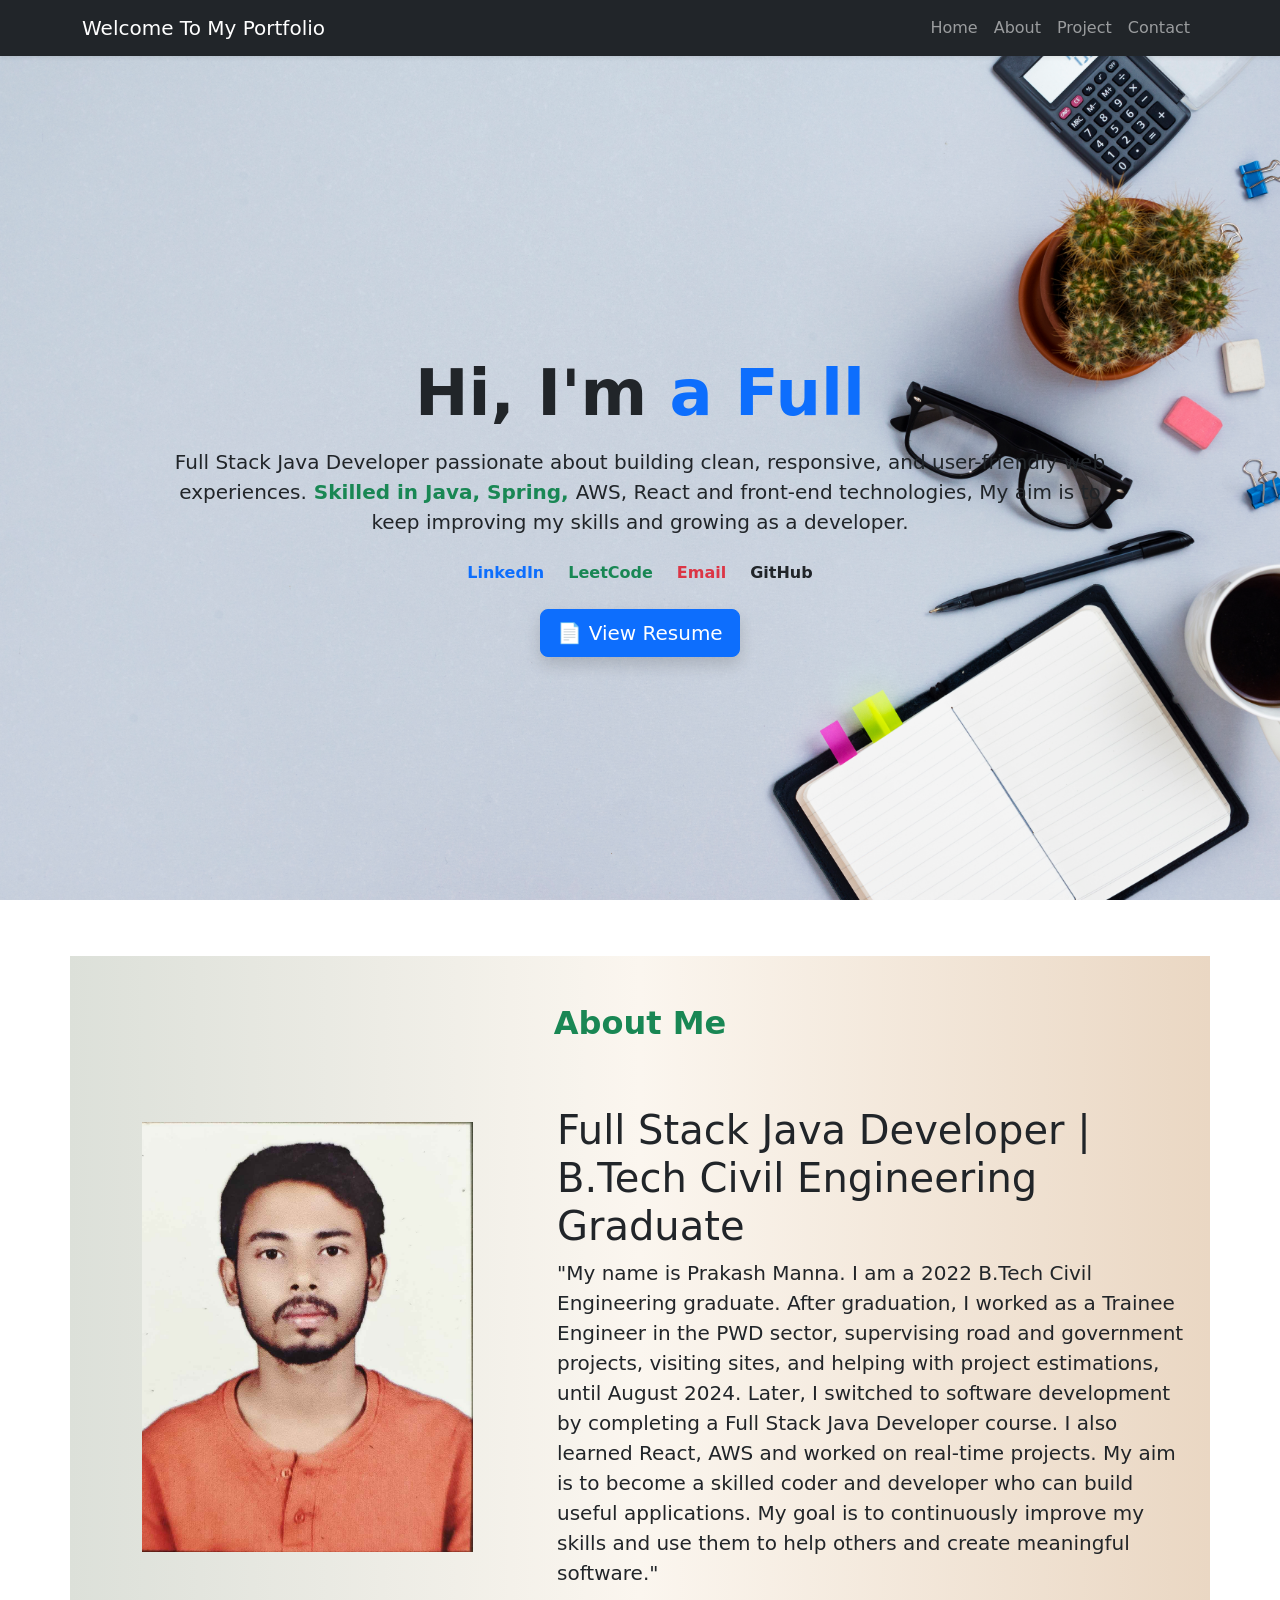
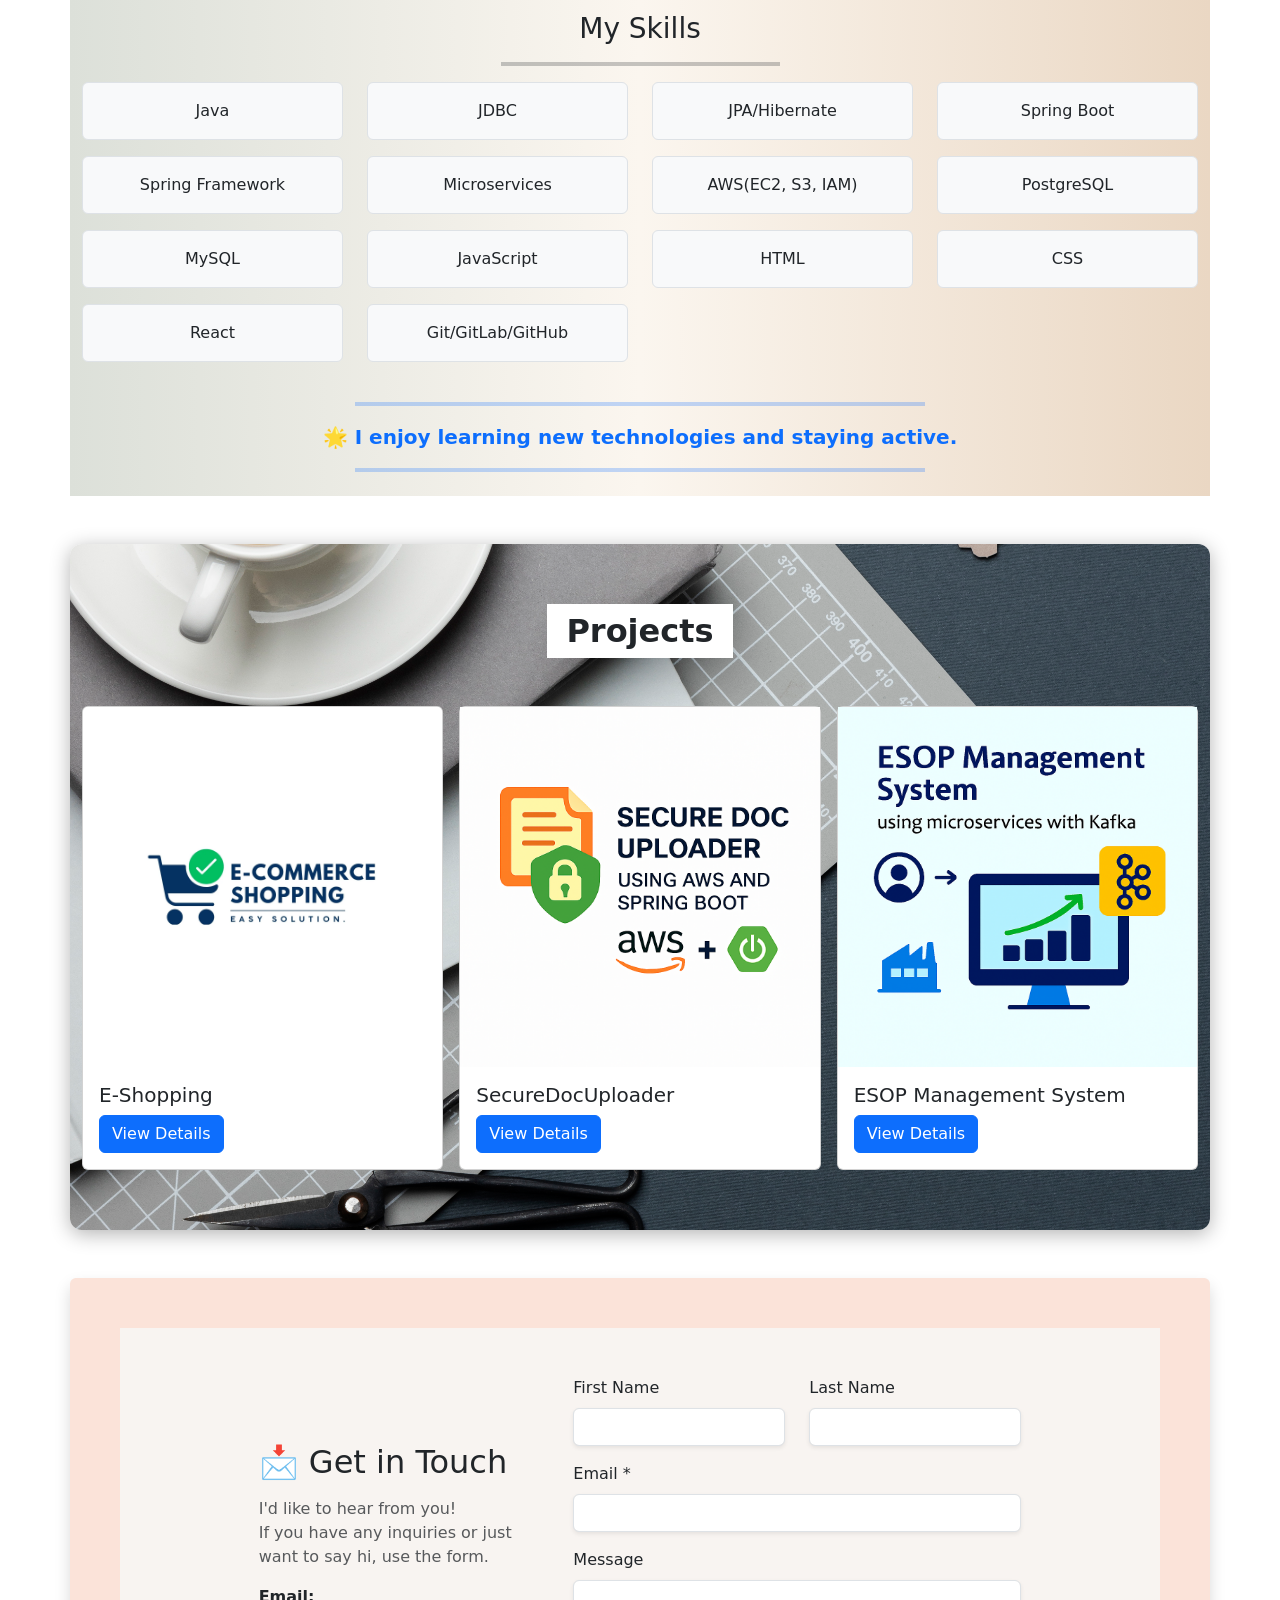
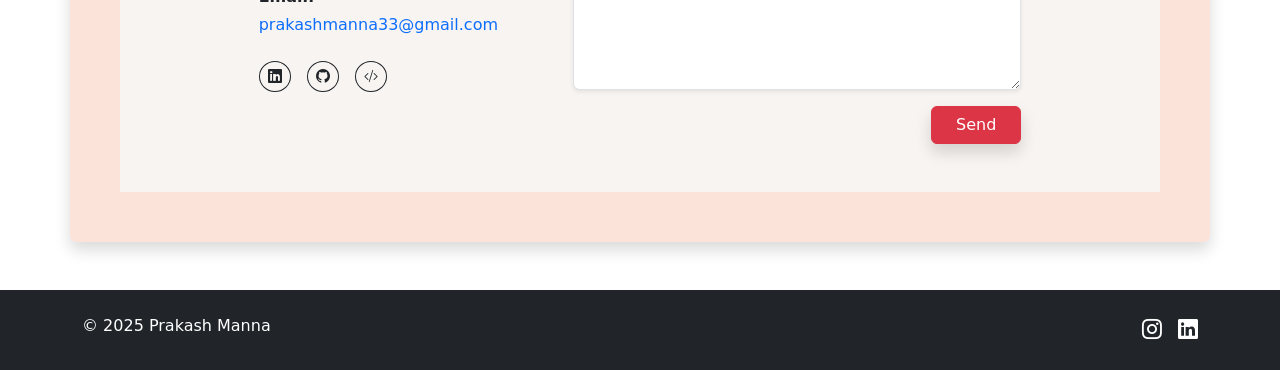
==== commit 03ddf1eb: "updated index.html" ====
--- a/index.html
+++ b/index.html
@@ -3,7 +3,7 @@
 <head>
     <meta charset="UTF-8">
     <meta name="viewport" content="width=device-width, initial-scale=1.0">
-    <title>New Portfolio</title>
+    <title>Prakash Manna — Turning Curiosity into Code</title>
     <link rel="stylesheet" href="style.css">
     <link href="https://cdn.jsdelivr.net/npm/bootstrap@5.3.2/dist/css/bootstrap.min.css" rel="stylesheet">
     <link href="https://cdn.jsdelivr.net/npm/bootstrap-icons@1.11.3/font/bootstrap-icons.css" rel="stylesheet">
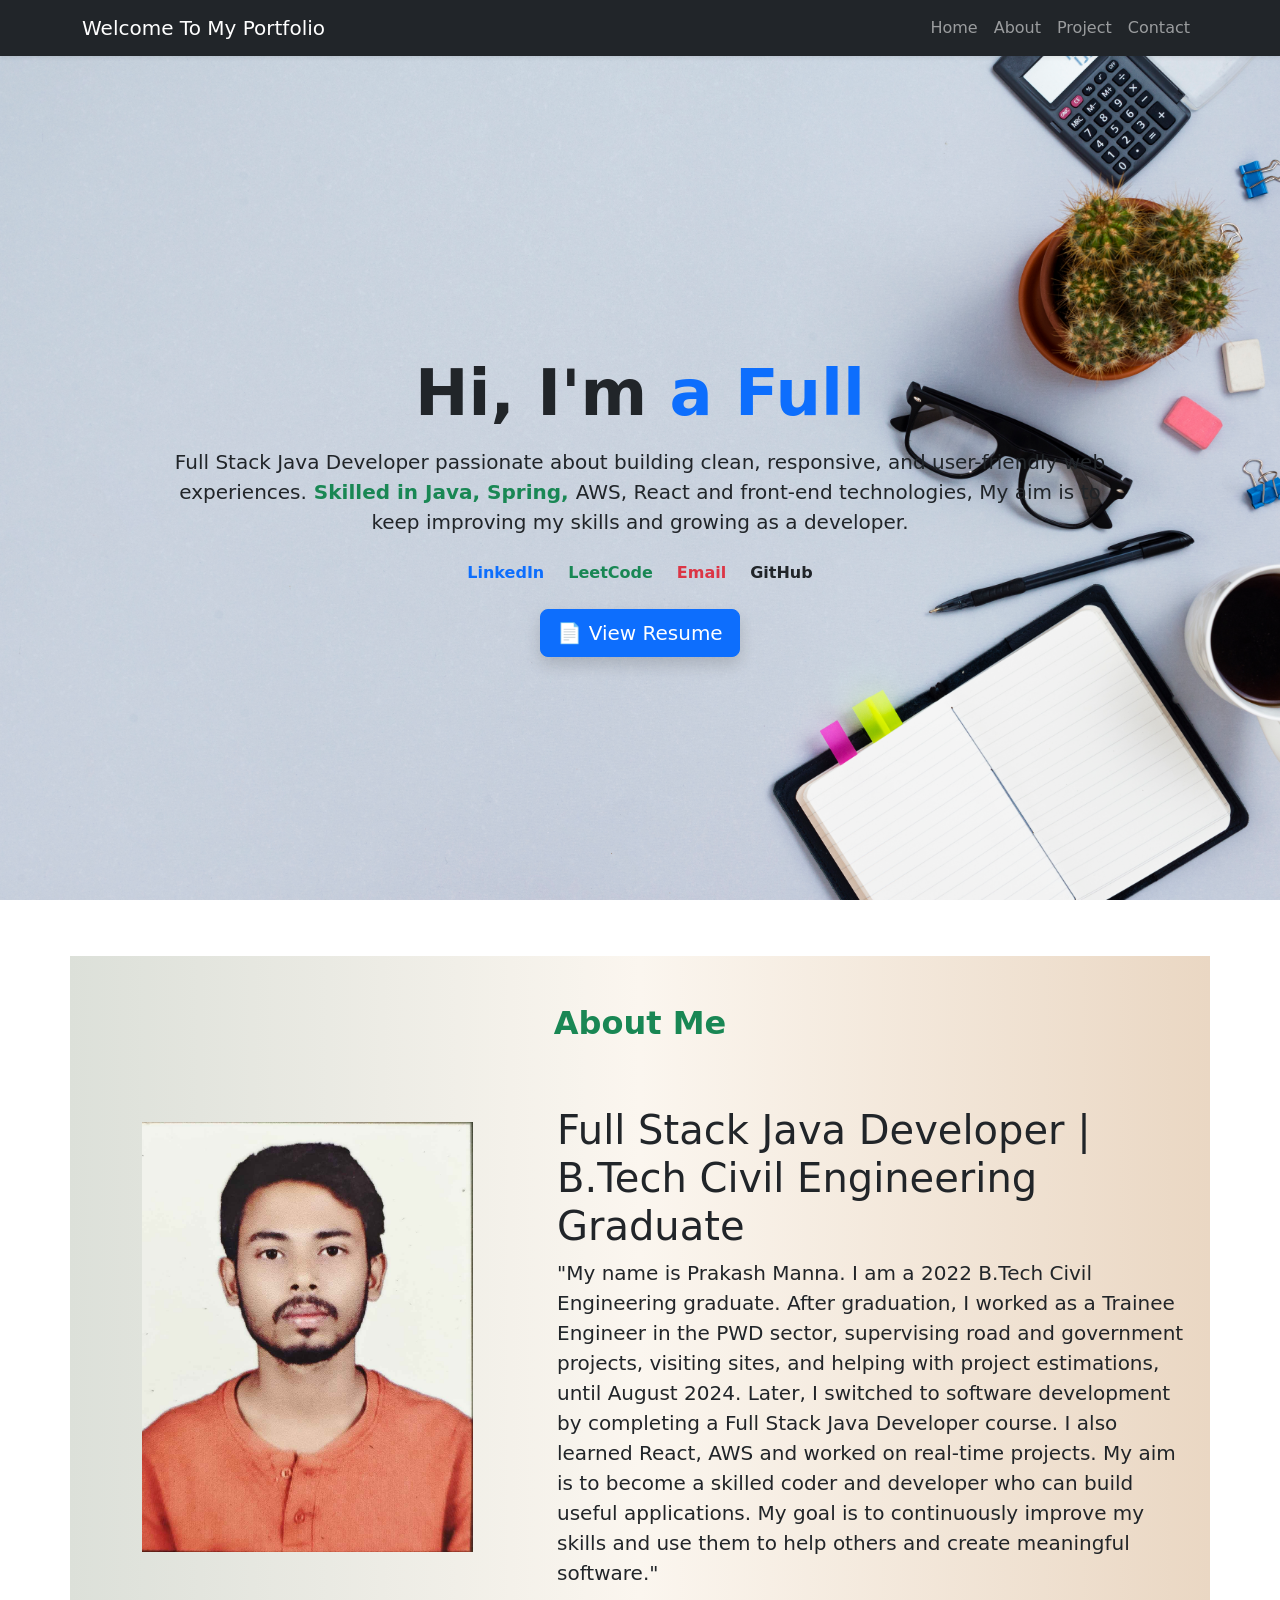
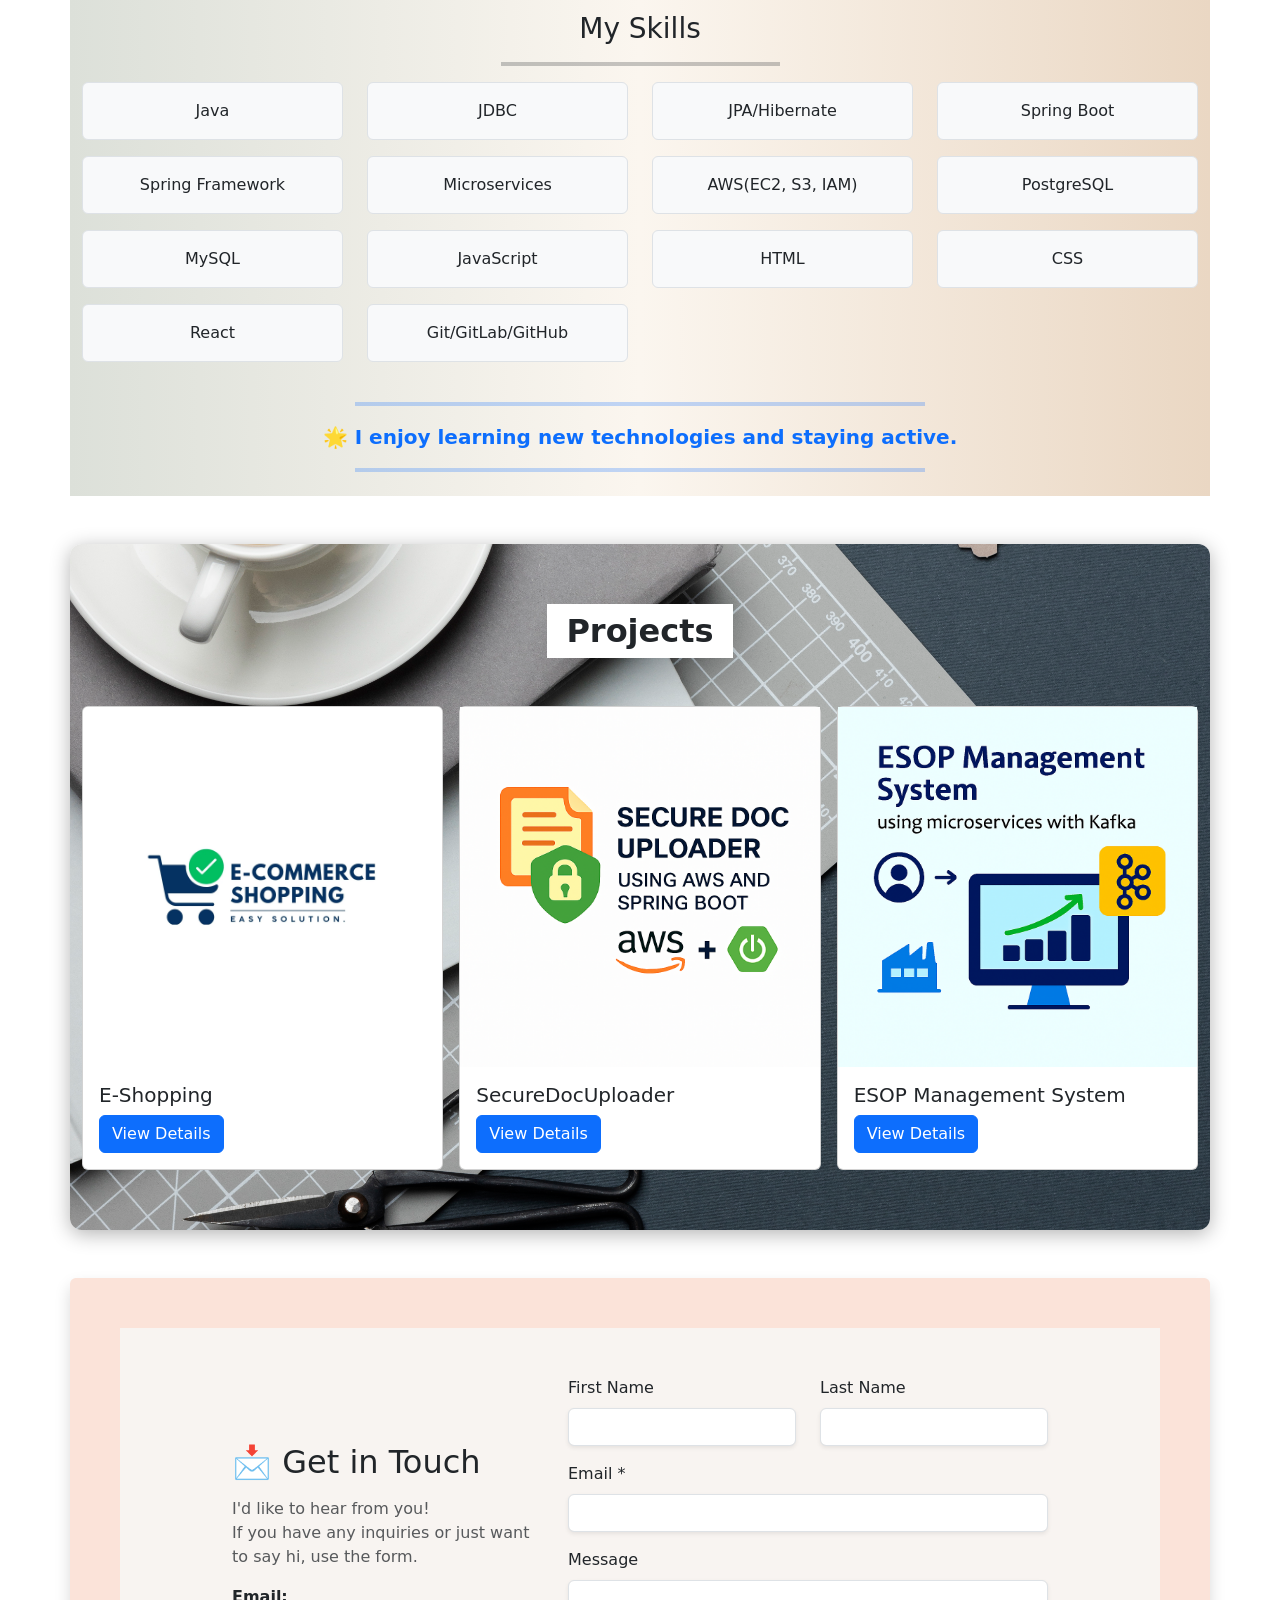
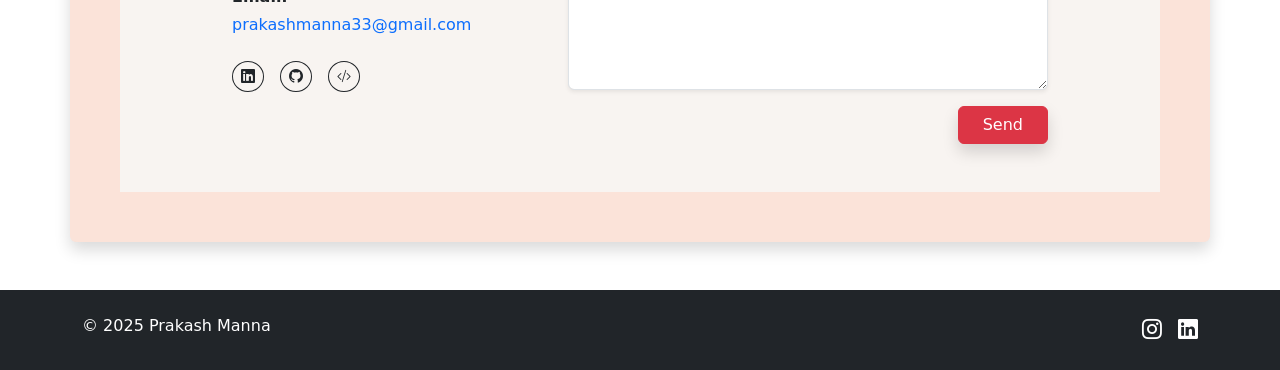
==== commit 2a2d78e0: "updated index.html" ====
--- a/index.html
+++ b/index.html
@@ -277,12 +277,12 @@
       </div>
      </div>
     <section id="contact" class="container my-5 bg-contact shadow rounded">
-  <div class="row d-flex justify-content-center align-items-center p-5">
+  <div class="row d-flex justify-content-center align-items-center px-3 py-4 py-md-5">
     <div class="col-md-4 mb-4 mb-md-0">
       <h2 class="my-3 text-dark">📩 Get in Touch</h2>
       <p class="text-muted">I'd like to hear from you! <br>If you have any inquiries or just want to say hi, use the form.</p>
       <p class="fw-bold mb-1">Email:</p>
-      <a href="https://mail.google.com/mail/?view=cm&fs=1&to=prakashmanna33@gmail.com&su=Hello%20Prakash" target="_blank" class="text-decoration-none text-primary">
+      <a href="mailto:prakashmanna33@gmail.com" class="text-decoration-none text-primary">
         prakashmanna33@gmail.com
       </a>
       <!-- Social Links -->
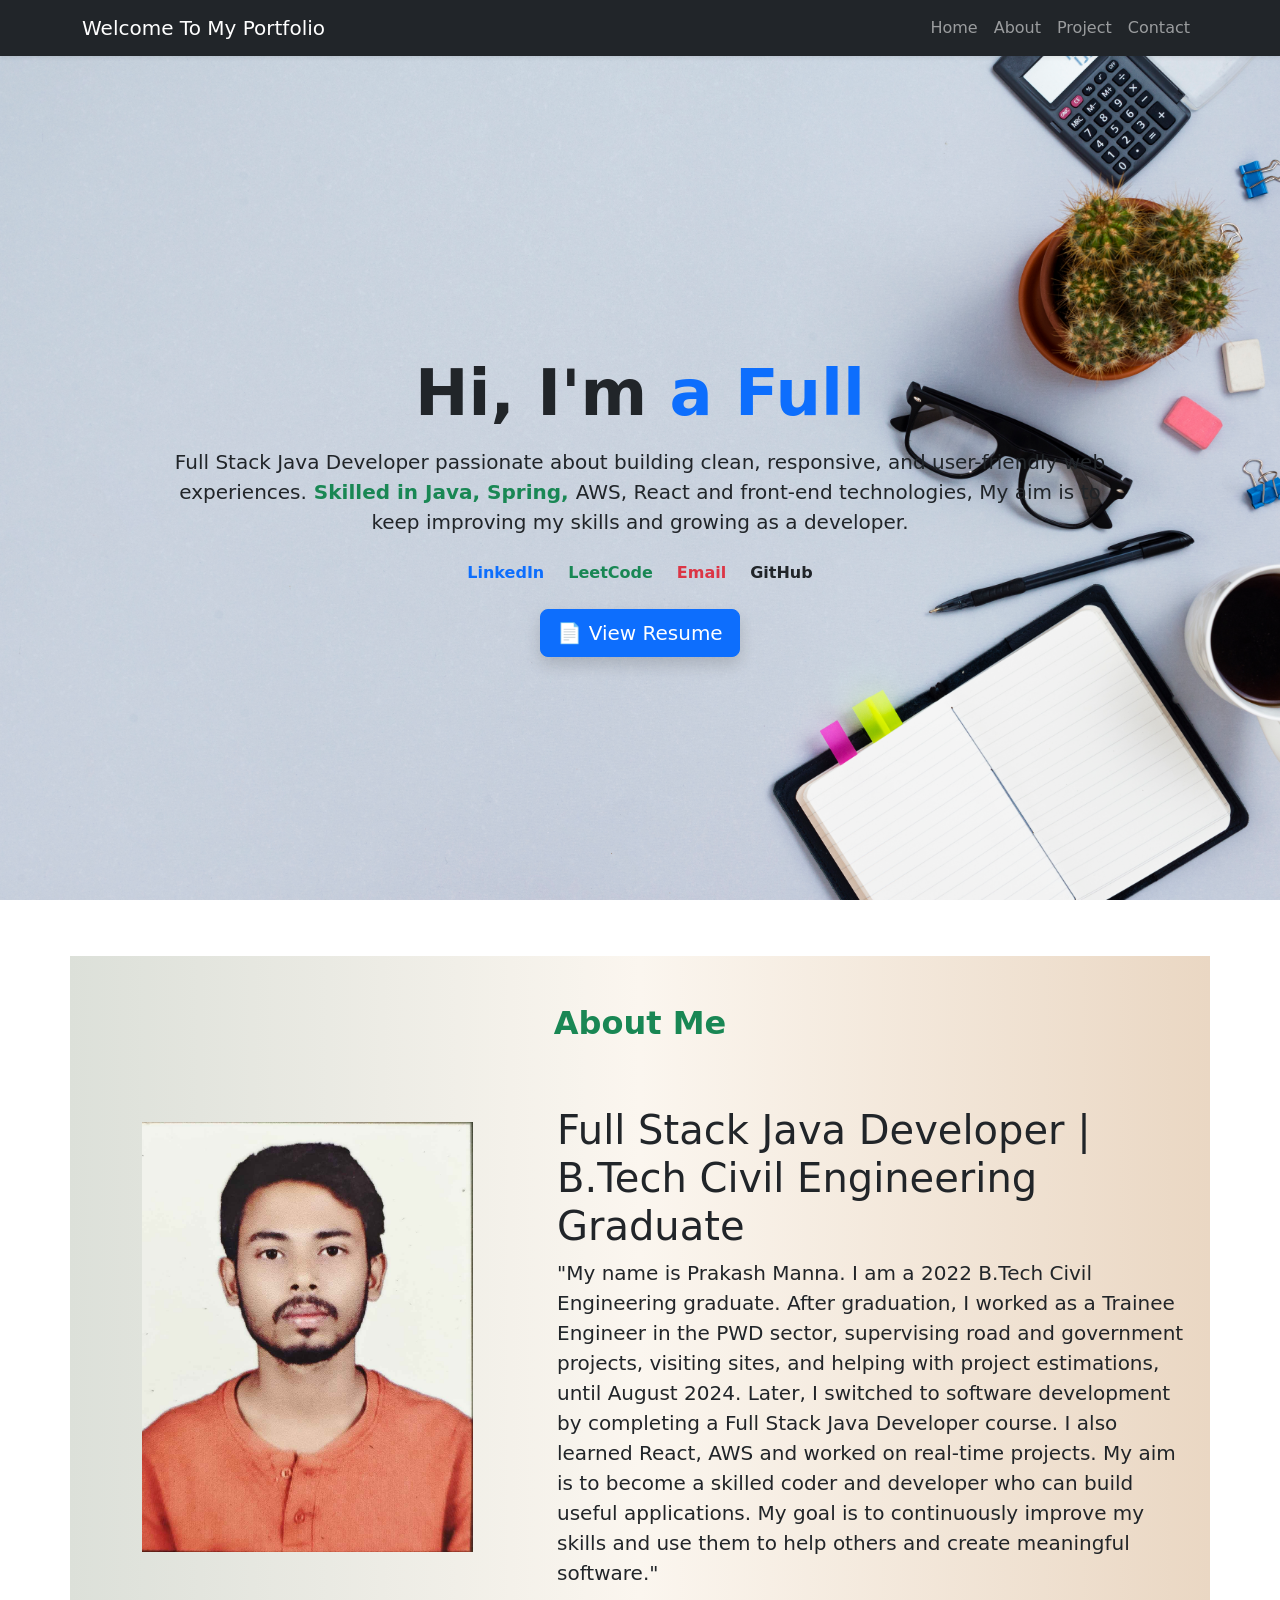
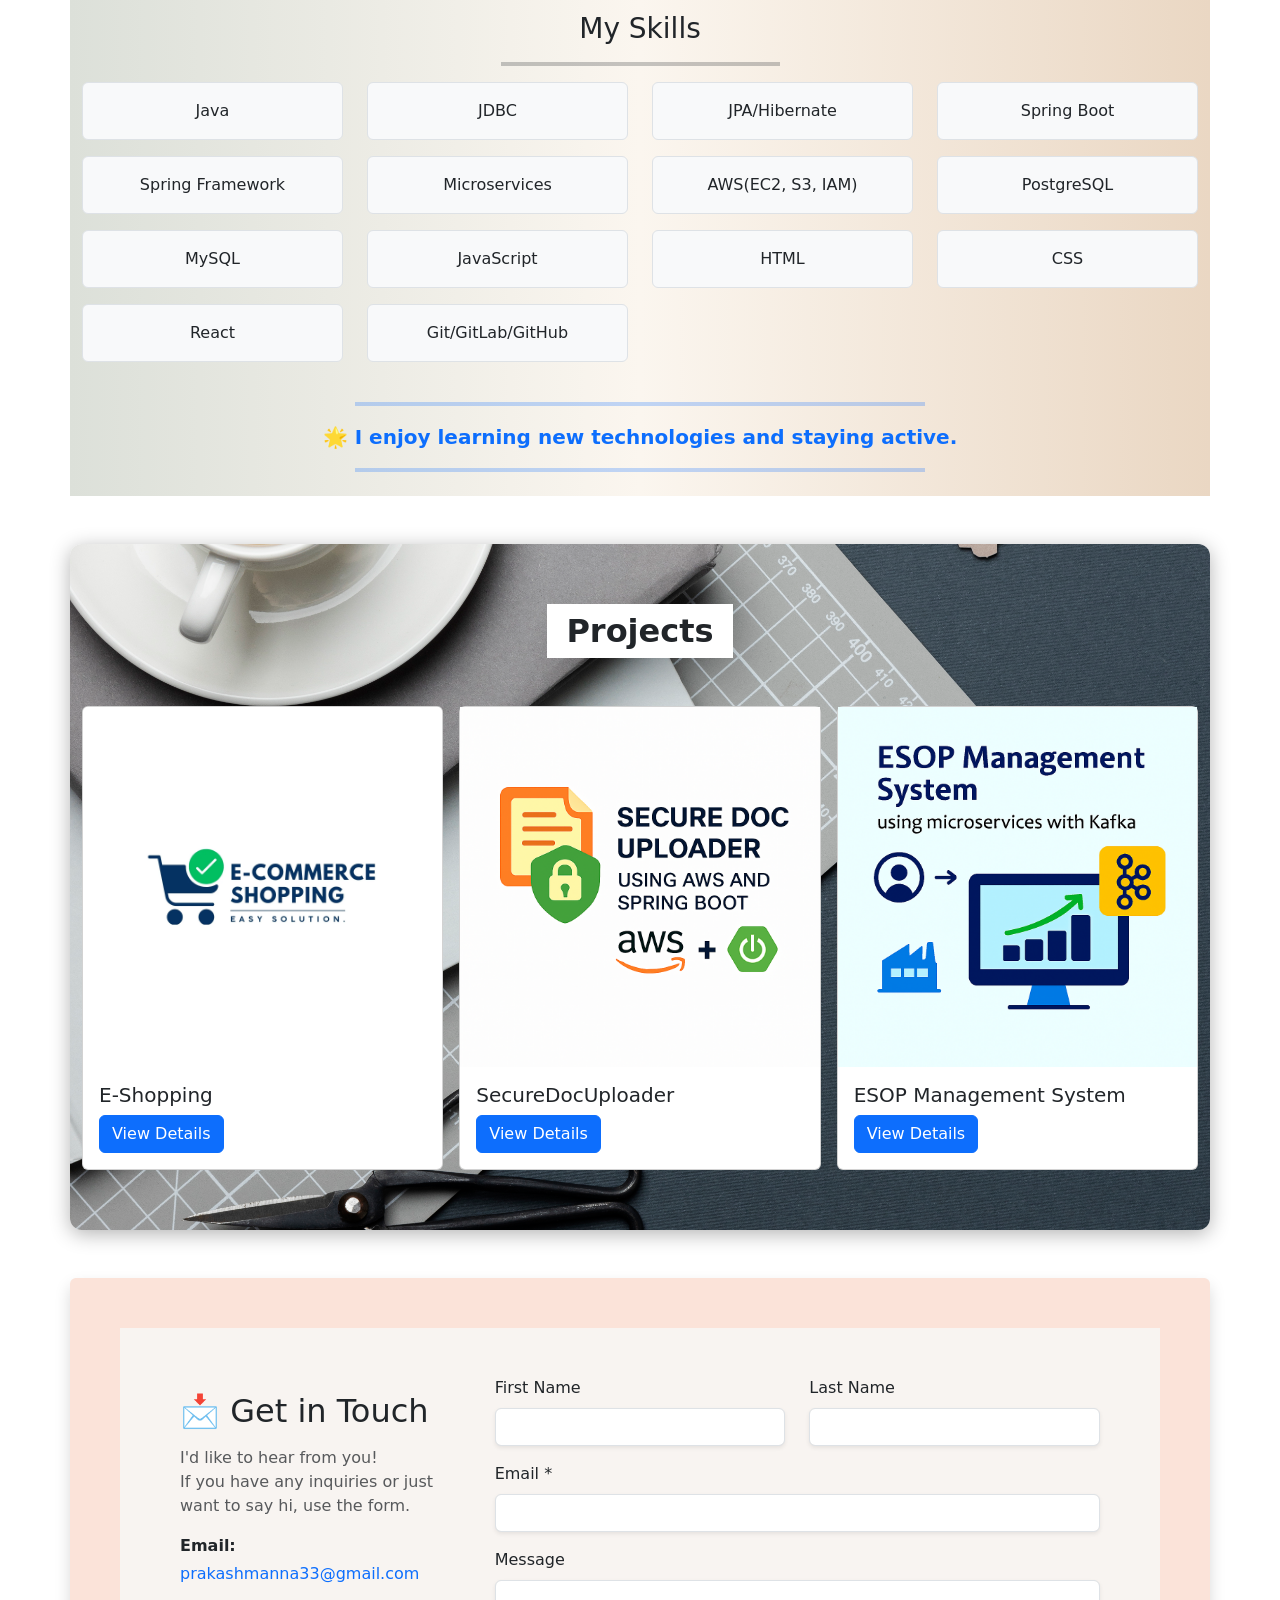
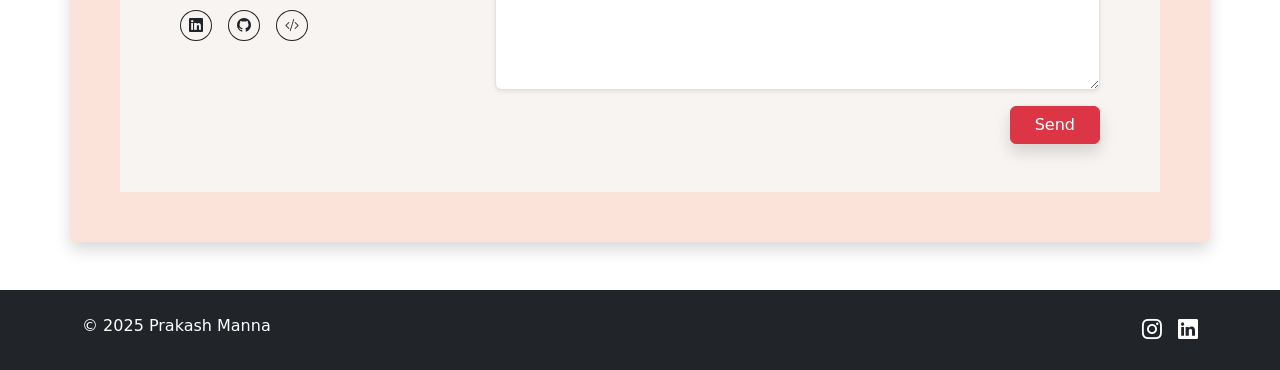
==== commit 8d65d1b9: "resolve contact layout issue on mobile screens" ====
--- a/index.html
+++ b/index.html
@@ -277,8 +277,8 @@
       </div>
      </div>
     <section id="contact" class="container my-5 bg-contact shadow rounded">
-  <div class="row d-flex justify-content-center align-items-center px-3 py-4 py-md-5">
-    <div class="col-md-4 mb-4 mb-md-0">
+  <div class="row g-4 align-items-start p-5">
+    <div class="col-12 col-md-4">
       <h2 class="my-3 text-dark">📩 Get in Touch</h2>
       <p class="text-muted">I'd like to hear from you! <br>If you have any inquiries or just want to say hi, use the form.</p>
       <p class="fw-bold mb-1">Email:</p>
@@ -298,7 +298,7 @@
         </a>
       </div>
     </div>
-    <div class="col-md-6">
+    <div class="col-12 col-md-8">
       <form id="contactForm">
         <div class="row mb-3">
           <div class="col">
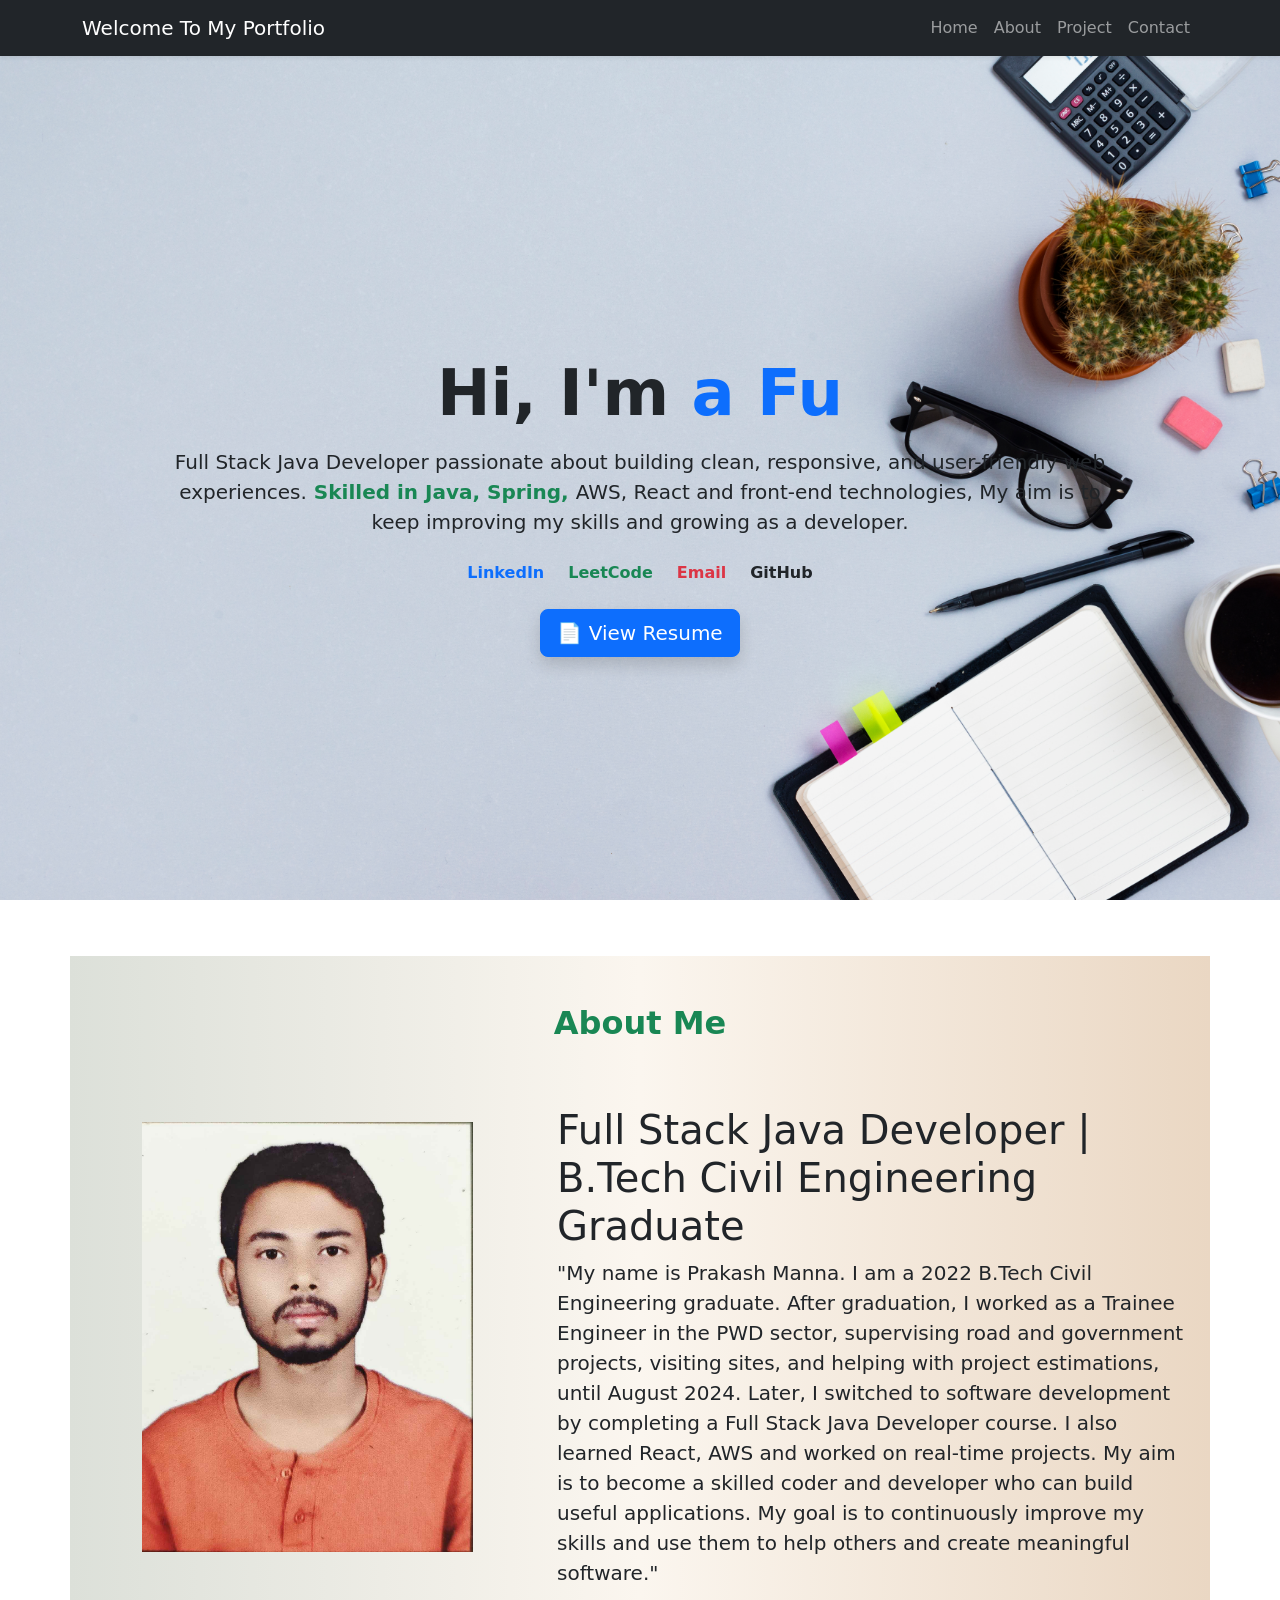
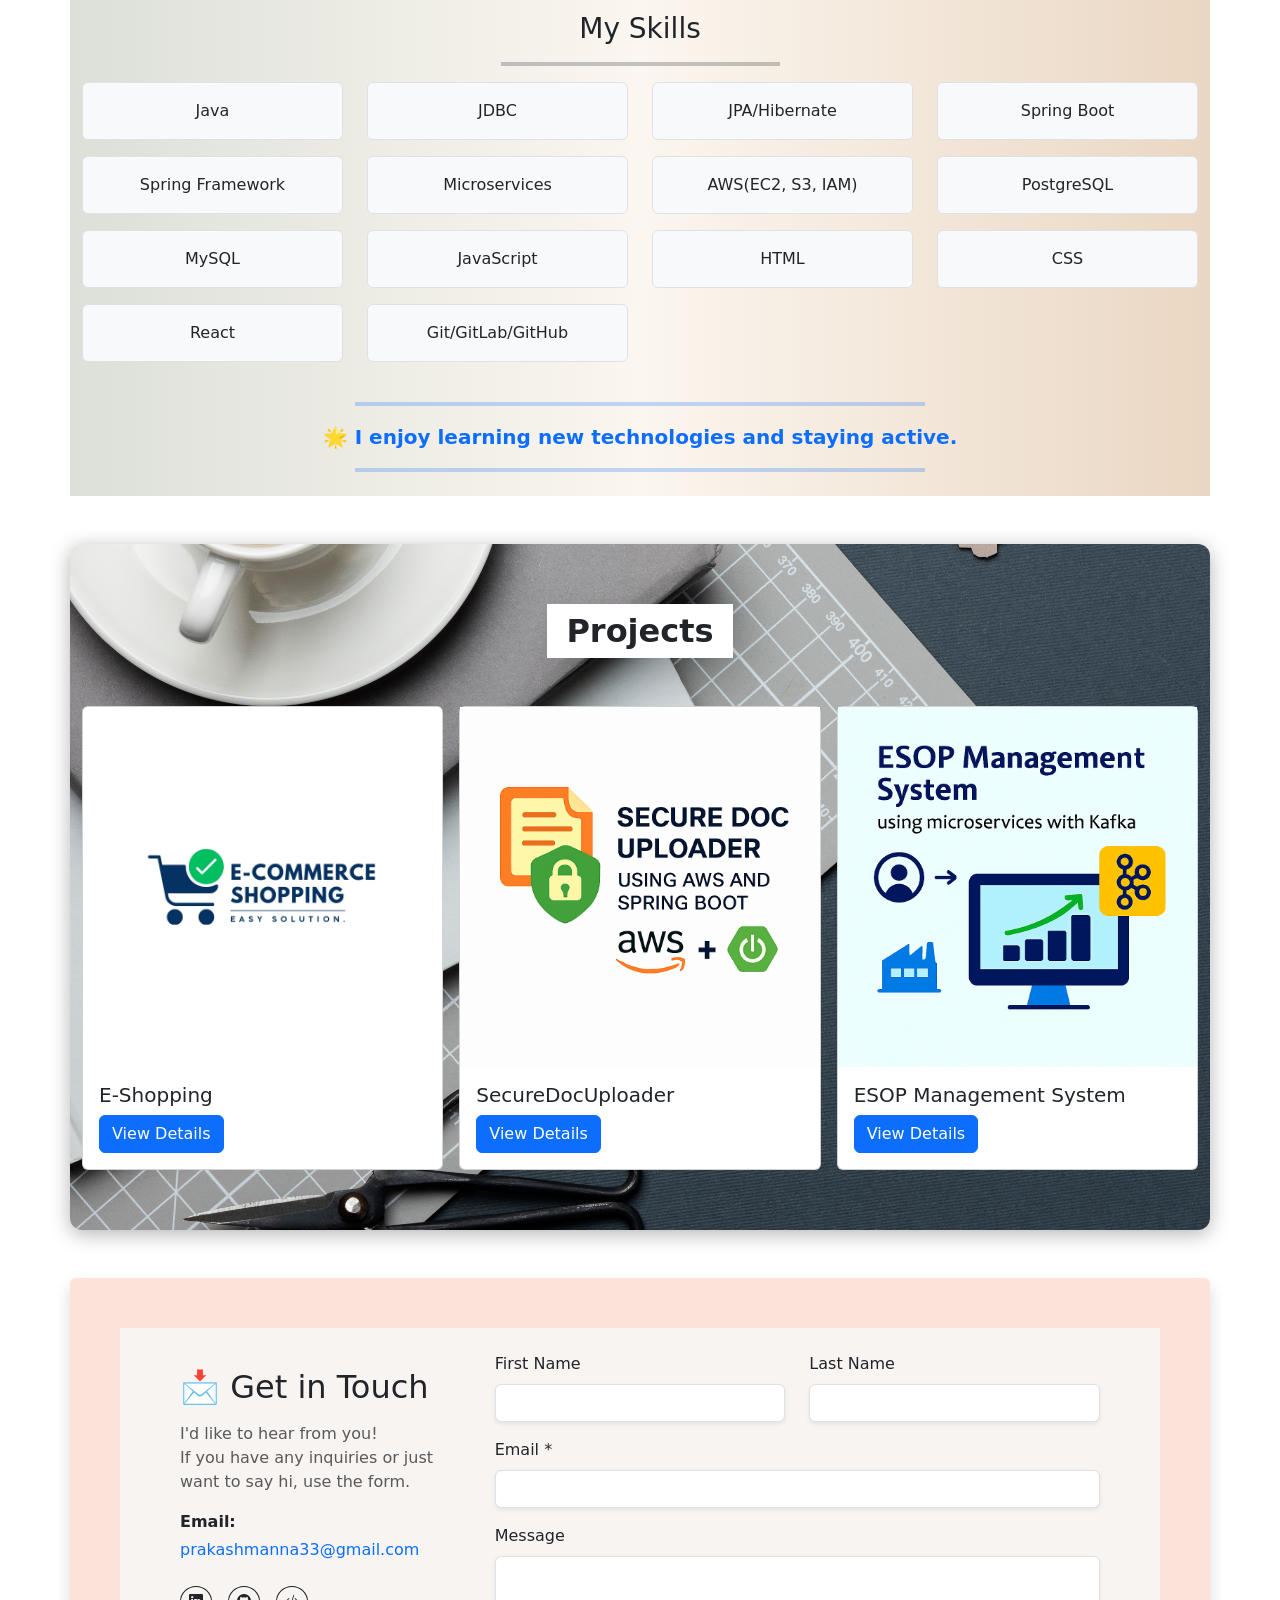
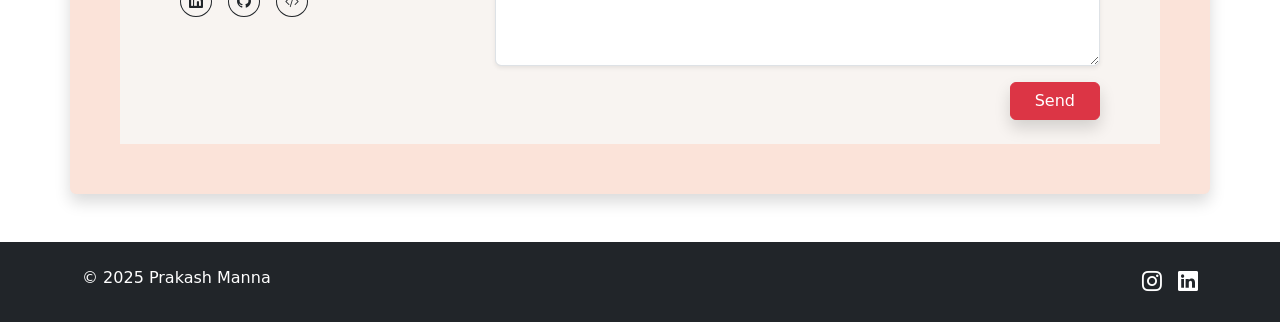
==== commit d632ec1a: "resolve contact layout screen issue" ====
--- a/index.html
+++ b/index.html
@@ -277,12 +277,12 @@
       </div>
      </div>
     <section id="contact" class="container my-5 bg-contact shadow rounded">
-  <div class="row g-4 align-items-start p-5">
+  <div class="row g-4 align-items-start px-3 px-md-4 px-lg-5 py-4">
     <div class="col-12 col-md-4">
       <h2 class="my-3 text-dark">📩 Get in Touch</h2>
       <p class="text-muted">I'd like to hear from you! <br>If you have any inquiries or just want to say hi, use the form.</p>
       <p class="fw-bold mb-1">Email:</p>
-      <a href="mailto:prakashmanna33@gmail.com" class="text-decoration-none text-primary">
+      <a href="mailto:prakashmanna33@gmail.com" class="text-decoration-none text-primary col-md-2">
         prakashmanna33@gmail.com
       </a>
       <!-- Social Links -->
